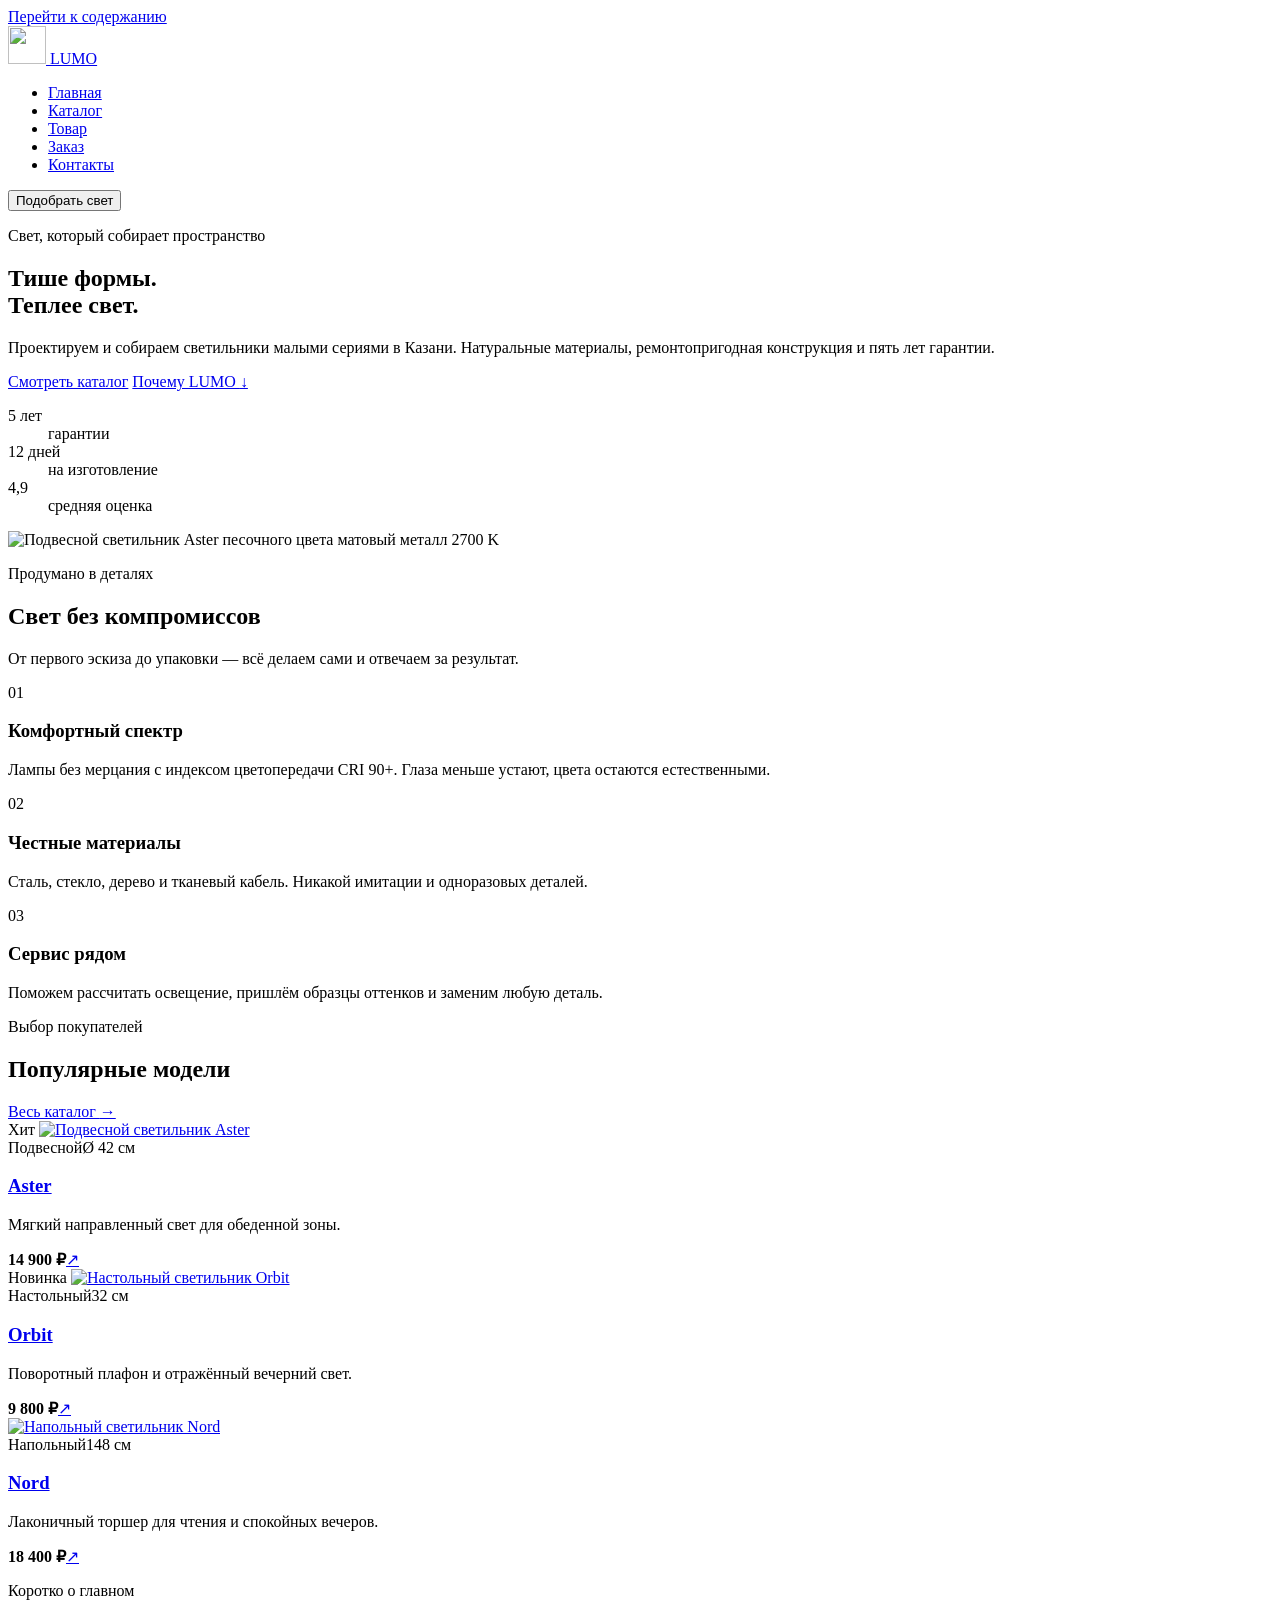
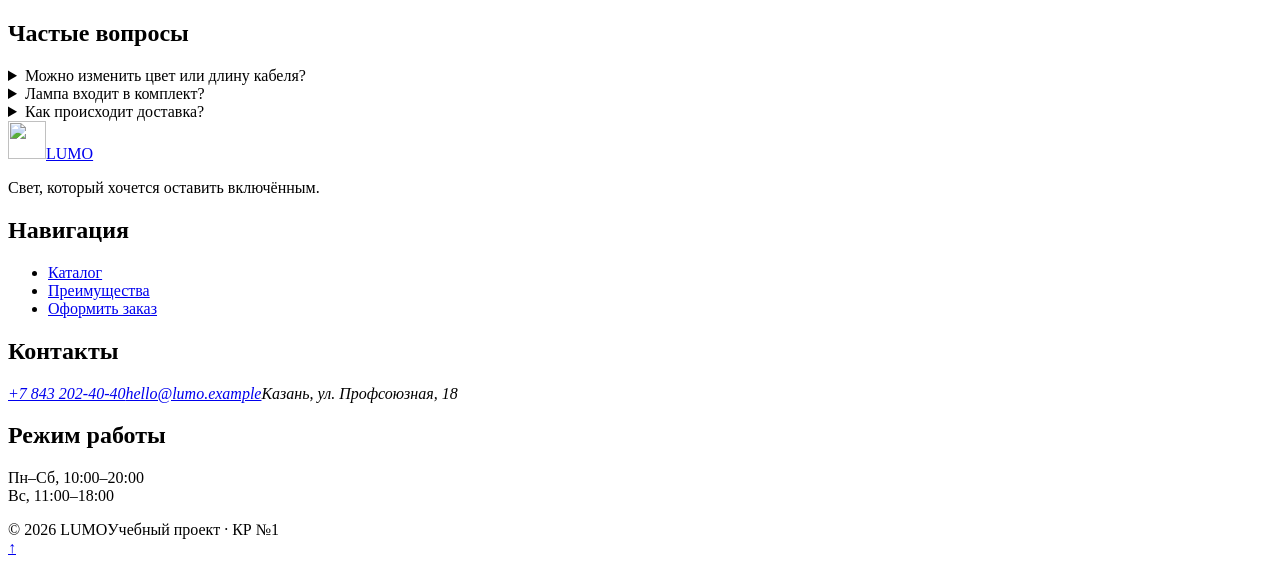
==== index.html @ 2dc93d91 "Add semantic multi-page site structure" ====
<!DOCTYPE html>
<html lang="ru">
<head>
  <meta charset="UTF-8">
  <meta name="viewport" content="width=device-width, initial-scale=1.0">
  <meta name="description" content="LUMO — дизайнерские светильники для дома: каталог, преимущества мастерской и популярные модели.">
  <title>LUMO — дизайнерский свет для дома</title>
  <link rel="stylesheet" href="css/style.css">
  <script src="js/main.js" defer></script>
</head>
<body id="top">
  <a class="skip-link" href="#main-content">Перейти к содержанию</a>
  <header class="site-header">
    <div class="site-header__inner container">
      <a class="logo" href="index.html" aria-label="LUMO — на главную">
        <img class="logo__mark" src="images/logo.svg" alt="" width="38" height="38">
        <span class="logo__text">LUMO</span>
      </a>
      <nav class="site-nav" aria-label="Основная навигация">
        <ul class="site-nav__list">
          <li><a class="site-nav__link site-nav__link--active" href="index.html" aria-current="page">Главная</a></li>
          <li><a class="site-nav__link" href="catalog.html">Каталог</a></li>
          <li><a class="site-nav__link" href="product.html">Товар</a></li>
          <li><a class="site-nav__link" href="order.html">Заказ</a></li>
          <li><a class="site-nav__link" href="contacts.html">Контакты</a></li>
        </ul>
      </nav>
      <button class="button button--small" type="button" data-dialog-open>Подобрать свет</button>
    </div>
  </header>

  <main id="main-content">
    <section class="hero">
      <div class="hero__inner container">
        <div class="hero__content">
          <p class="eyebrow">Свет, который собирает пространство</p>
          <h1 class="hero__title">Тише формы.<br><span>Теплее свет.</span></h1>
          <p class="hero__text">Проектируем и собираем светильники малыми сериями в Казани. Натуральные материалы, ремонтопригодная конструкция и пять лет гарантии.</p>
          <div class="hero__actions">
            <a class="button" href="catalog.html">Смотреть каталог</a>
            <a class="text-link" href="#advantages">Почему LUMO <span aria-hidden="true">↓</span></a>
          </div>
          <dl class="hero__facts" aria-label="LUMO в цифрах">
            <div><dt>5 лет</dt><dd>гарантии</dd></div>
            <div><dt>12 дней</dt><dd>на изготовление</dd></div>
            <div><dt>4,9</dt><dd>средняя оценка</dd></div>
          </dl>
        </div>
        <div class="hero__visual" aria-label="Подвесной светильник Aster в интерьере">
          <div class="hero__glow"></div>
          <img class="hero__lamp" src="images/lamp-aster.svg" alt="Подвесной светильник Aster песочного цвета" width="560" height="560">
          <span class="hero__note hero__note--material">матовый металл</span>
          <span class="hero__note hero__note--light">2700 K</span>
        </div>
      </div>
    </section>

    <section class="section" id="advantages">
      <div class="container">
        <div class="section-heading">
          <div><p class="eyebrow">Продумано в деталях</p><h2 class="section-heading__title">Свет без компромиссов</h2></div>
          <p class="section-heading__text">От первого эскиза до упаковки — всё делаем сами и отвечаем за результат.</p>
        </div>
        <div class="benefits">
          <article class="benefit">
            <span class="benefit__number">01</span>
            <h3 class="benefit__title">Комфортный спектр</h3>
            <p>Лампы без мерцания с индексом цветопередачи CRI 90+. Глаза меньше устают, цвета остаются естественными.</p>
          </article>
          <article class="benefit">
            <span class="benefit__number">02</span>
            <h3 class="benefit__title">Честные материалы</h3>
            <p>Сталь, стекло, дерево и тканевый кабель. Никакой имитации и одноразовых деталей.</p>
          </article>
          <article class="benefit">
            <span class="benefit__number">03</span>
            <h3 class="benefit__title">Сервис рядом</h3>
            <p>Поможем рассчитать освещение, пришлём образцы оттенков и заменим любую деталь.</p>
          </article>
        </div>
      </div>
    </section>

    <section class="section section--tint" id="popular">
      <div class="container">
        <div class="section-heading section-heading--inline">
          <div><p class="eyebrow">Выбор покупателей</p><h2 class="section-heading__title">Популярные модели</h2></div>
          <a class="text-link" href="catalog.html">Весь каталог <span aria-hidden="true">→</span></a>
        </div>
        <div class="product-grid">
          <article class="product-card product-card--hit">
            <span class="product-card__badge">Хит</span>
            <a class="product-card__image-link" href="product.html">
              <img class="product-card__image" src="images/lamp-aster.svg" alt="Подвесной светильник Aster" width="420" height="360">
            </a>
            <div class="product-card__meta"><span>Подвесной</span><span>Ø 42 см</span></div>
            <h3 class="product-card__title"><a href="product.html">Aster</a></h3>
            <p class="product-card__description">Мягкий направленный свет для обеденной зоны.</p>
            <div class="product-card__footer"><strong class="product-card__price">14 900 ₽</strong><a class="icon-button" href="product.html" aria-label="Подробнее о светильнике Aster">↗</a></div>
          </article>
          <article class="product-card product-card--new">
            <span class="product-card__badge">Новинка</span>
            <a class="product-card__image-link" href="product.html">
              <img class="product-card__image" src="images/lamp-orbit.svg" alt="Настольный светильник Orbit" width="420" height="360">
            </a>
            <div class="product-card__meta"><span>Настольный</span><span>32 см</span></div>
            <h3 class="product-card__title"><a href="product.html">Orbit</a></h3>
            <p class="product-card__description">Поворотный плафон и отражённый вечерний свет.</p>
            <div class="product-card__footer"><strong class="product-card__price">9 800 ₽</strong><a class="icon-button" href="product.html" aria-label="Подробнее о светильнике Orbit">↗</a></div>
          </article>
          <article class="product-card">
            <a class="product-card__image-link" href="product.html">
              <img class="product-card__image" src="images/lamp-nord.svg" alt="Напольный светильник Nord" width="420" height="360">
            </a>
            <div class="product-card__meta"><span>Напольный</span><span>148 см</span></div>
            <h3 class="product-card__title"><a href="product.html">Nord</a></h3>
            <p class="product-card__description">Лаконичный торшер для чтения и спокойных вечеров.</p>
            <div class="product-card__footer"><strong class="product-card__price">18 400 ₽</strong><a class="icon-button" href="product.html" aria-label="Подробнее о светильнике Nord">↗</a></div>
          </article>
        </div>
      </div>
    </section>

    <section class="section" id="faq">
      <div class="container faq-layout">
        <div><p class="eyebrow">Коротко о главном</p><h2 class="section-heading__title">Частые вопросы</h2></div>
        <div class="faq-list">
          <details class="faq-item"><summary>Можно изменить цвет или длину кабеля?</summary><p>Да. Для большинства моделей доступны четыре оттенка металла и кабель до трёх метров без доплаты.</p></details>
          <details class="faq-item"><summary>Лампа входит в комплект?</summary><p>Да, мы комплектуем светильники LED-лампой с тёплой температурой 2700 K и гарантией два года.</p></details>
          <details class="faq-item"><summary>Как происходит доставка?</summary><p>По Казани доставляем своей службой, в другие города — транспортной компанией в защитной упаковке.</p></details>
        </div>
      </div>
    </section>
  </main>

  <footer class="site-footer" id="contacts">
    <div class="site-footer__inner container">
      <div><a class="logo logo--light" href="index.html"><img class="logo__mark" src="images/logo.svg" alt="" width="38" height="38"><span class="logo__text">LUMO</span></a><p class="site-footer__tagline">Свет, который хочется оставить включённым.</p></div>
      <div><h2 class="site-footer__title">Навигация</h2><ul class="site-footer__links"><li><a href="catalog.html">Каталог</a></li><li><a href="index.html#advantages">Преимущества</a></li><li><a href="order.html">Оформить заказ</a></li></ul></div>
      <div><h2 class="site-footer__title">Контакты</h2><address class="site-footer__links"><a href="tel:+78432024040">+7 843 202-40-40</a><a href="mailto:hello@lumo.example">hello@lumo.example</a><span>Казань, ул. Профсоюзная, 18</span></address></div>
      <div><h2 class="site-footer__title">Режим работы</h2><p>Пн–Сб, 10:00–20:00<br>Вс, 11:00–18:00</p></div>
    </div>
    <div class="site-footer__bottom container"><span>© <span data-year>2026</span> LUMO</span><span>Учебный проект · КР №1</span></div>
  </footer>

  <a class="back-to-top" href="#top" aria-label="Вернуться наверх">↑</a>
  <dialog class="modal" id="consultation-dialog" aria-labelledby="dialog-title">
    <button class="modal__close" type="button" data-dialog-close aria-label="Закрыть окно">×</button>
    <p class="eyebrow">Бесплатная консультация</p><h2 class="modal__title" id="dialog-title">Подберём свет под вашу задачу</h2>
    <p class="modal__text">Оставьте контакты — дизайнер свяжется с вами в рабочее время.</p>
    <form class="mini-form" data-demo-form>
      <label class="form-field" for="modal-name"><span>Ваше имя</span><input id="modal-name" type="text" name="name" autocomplete="name" required></label>
      <label class="form-field" for="modal-phone"><span>Телефон</span><input id="modal-phone" type="tel" name="phone" autocomplete="tel" placeholder="+7 999 000-00-00" required></label>
      <label class="checkbox" for="modal-consent"><input id="modal-consent" type="checkbox" name="consent" required><span>Согласен на обработку персональных данных</span></label>
      <button class="button button--full" type="submit">Заказать звонок</button><p class="form-status" role="status" aria-live="polite"></p>
    </form>
  </dialog>
</body>
</html>
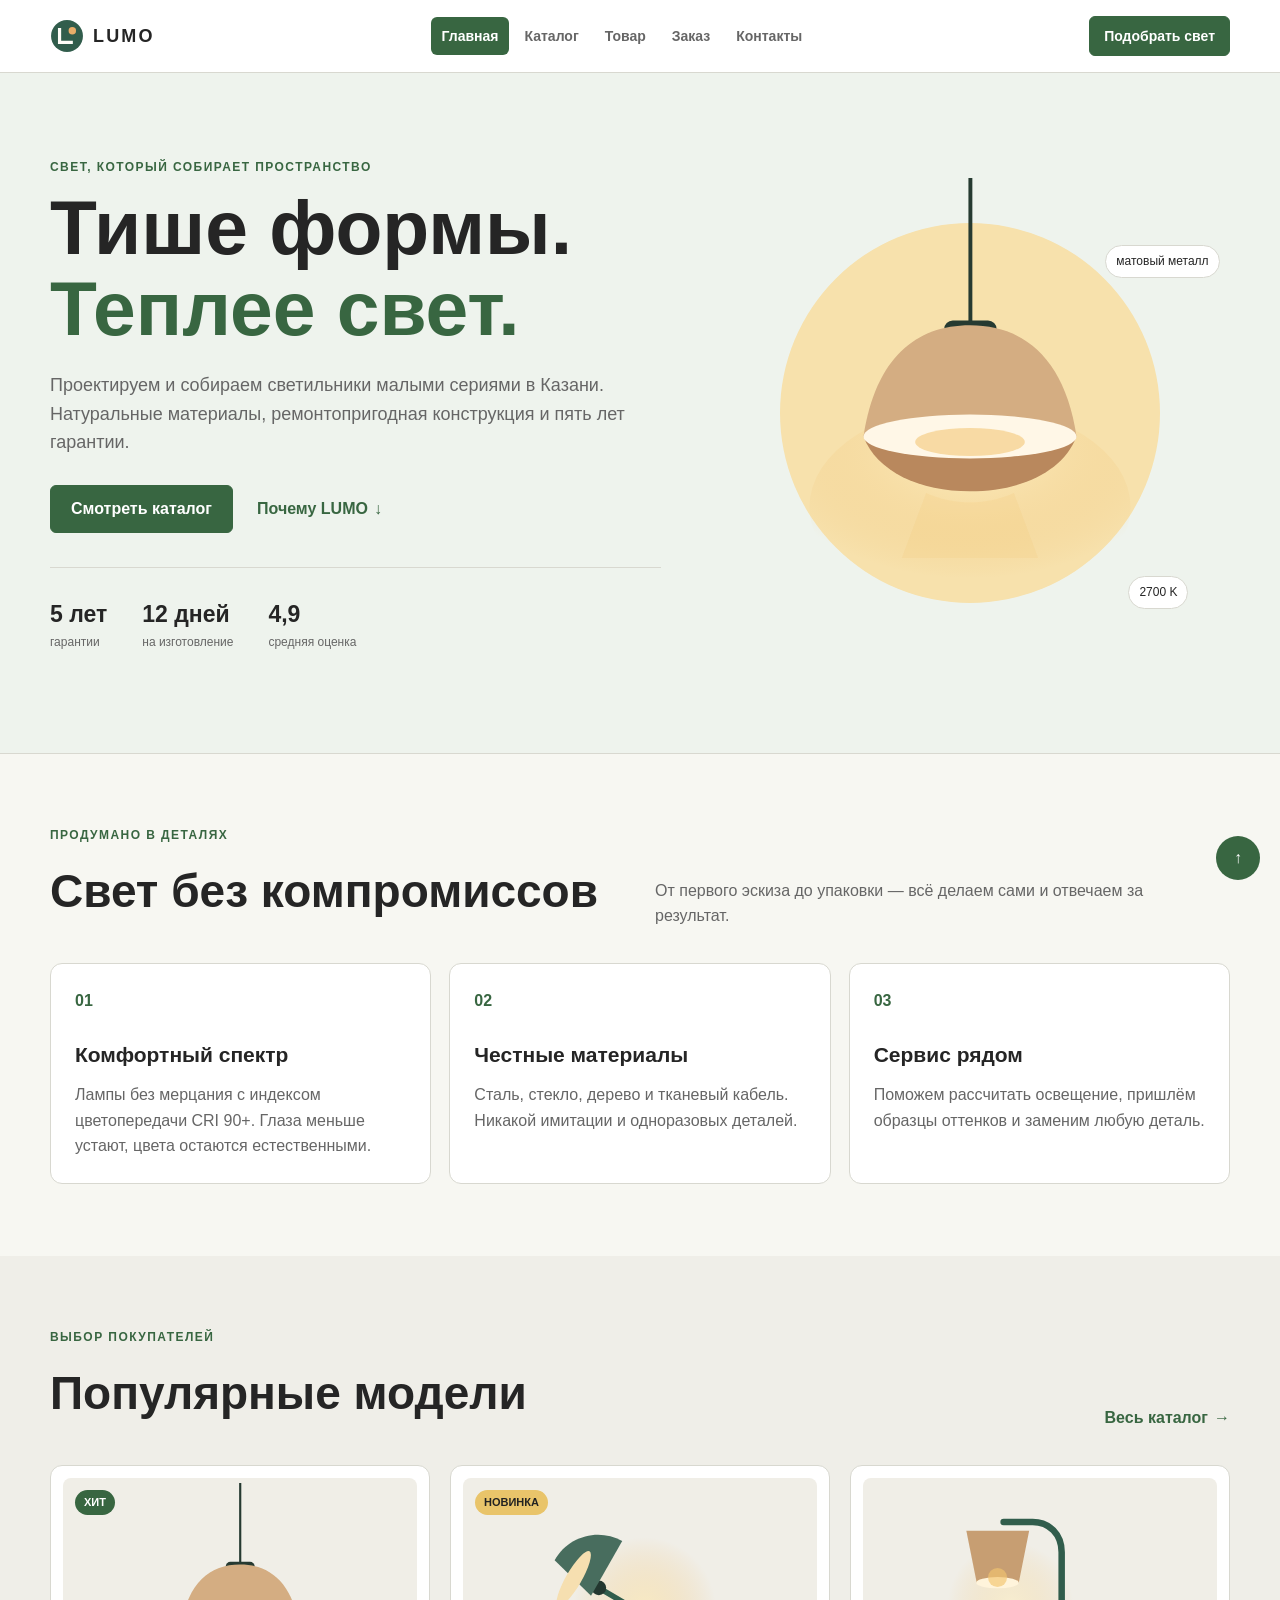
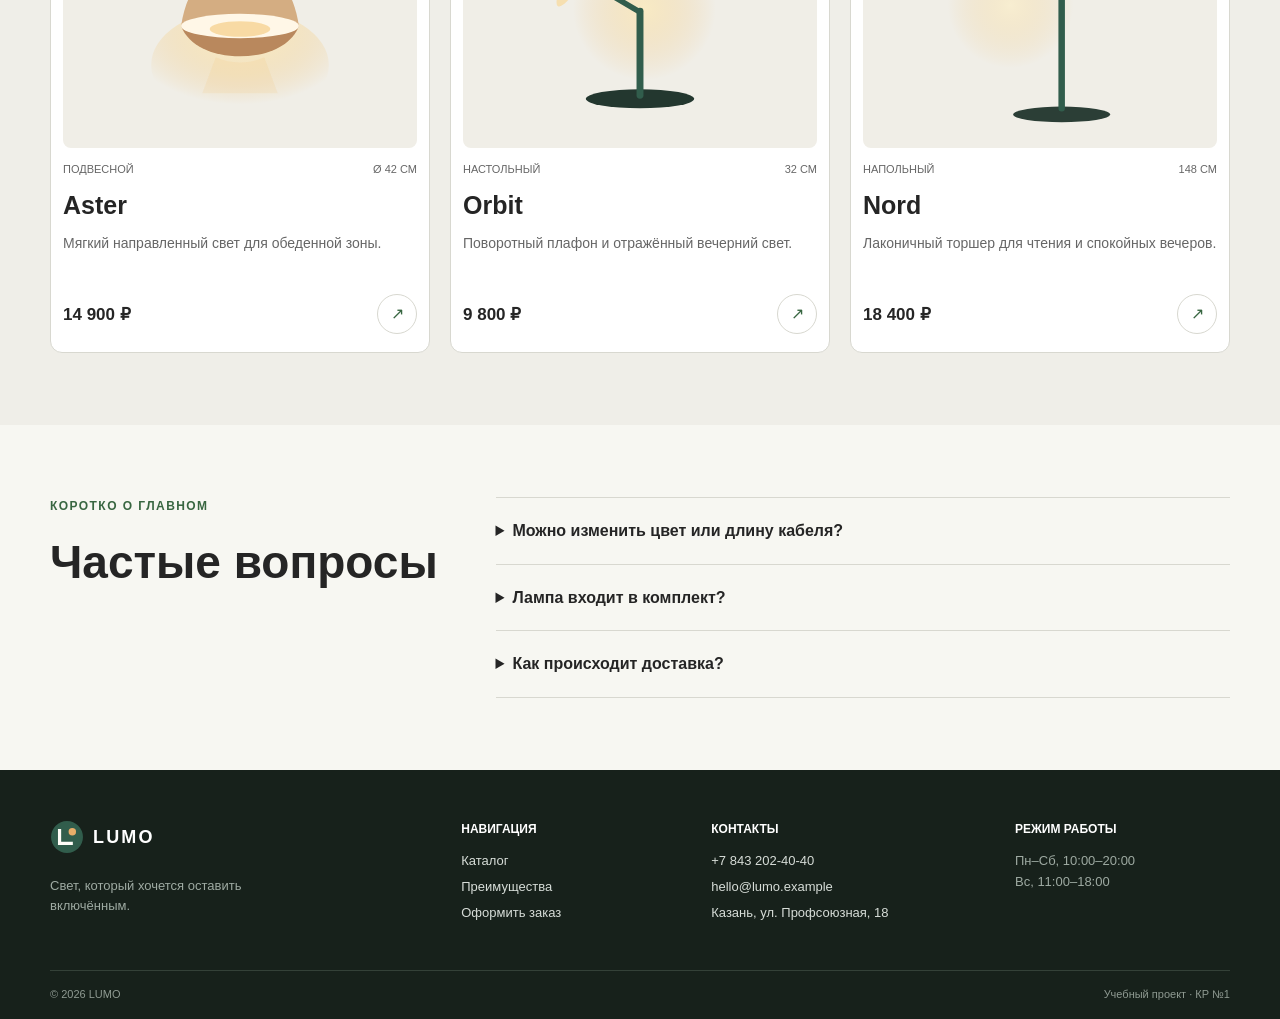
==== commit 1e6b97c4: "Remove JavaScript and use CSS modal" ====
--- a/index.html
+++ b/index.html
@@ -6,7 +6,6 @@
   <meta name="description" content="LUMO — дизайнерские светильники для дома: каталог, преимущества мастерской и популярные модели.">
   <title>LUMO — дизайнерский свет для дома</title>
   <link rel="stylesheet" href="css/style.css">
-  <script src="js/main.js" defer></script>
 </head>
 <body id="top">
   <a class="skip-link" href="#main-content">Перейти к содержанию</a>
@@ -25,7 +24,7 @@
           <li><a class="site-nav__link" href="contacts.html">Контакты</a></li>
         </ul>
       </nav>
-      <button class="button button--small" type="button" data-dialog-open>Подобрать свет</button>
+      <a class="button button--small" href="#consultation-dialog">Подобрать свет</a>
     </div>
   </header>
 
@@ -140,20 +139,23 @@
       <div><h2 class="site-footer__title">Контакты</h2><address class="site-footer__links"><a href="tel:+78432024040">+7 843 202-40-40</a><a href="mailto:hello@lumo.example">hello@lumo.example</a><span>Казань, ул. Профсоюзная, 18</span></address></div>
       <div><h2 class="site-footer__title">Режим работы</h2><p>Пн–Сб, 10:00–20:00<br>Вс, 11:00–18:00</p></div>
     </div>
-    <div class="site-footer__bottom container"><span>© <span data-year>2026</span> LUMO</span><span>Учебный проект · КР №1</span></div>
+    <div class="site-footer__bottom container"><span>© 2026 LUMO</span><span>Учебный проект · КР №1</span></div>
   </footer>
 
   <a class="back-to-top" href="#top" aria-label="Вернуться наверх">↑</a>
-  <dialog class="modal" id="consultation-dialog" aria-labelledby="dialog-title">
-    <button class="modal__close" type="button" data-dialog-close aria-label="Закрыть окно">×</button>
-    <p class="eyebrow">Бесплатная консультация</p><h2 class="modal__title" id="dialog-title">Подберём свет под вашу задачу</h2>
-    <p class="modal__text">Оставьте контакты — дизайнер свяжется с вами в рабочее время.</p>
-    <form class="mini-form" data-demo-form>
-      <label class="form-field" for="modal-name"><span>Ваше имя</span><input id="modal-name" type="text" name="name" autocomplete="name" required></label>
-      <label class="form-field" for="modal-phone"><span>Телефон</span><input id="modal-phone" type="tel" name="phone" autocomplete="tel" placeholder="+7 999 000-00-00" required></label>
-      <label class="checkbox" for="modal-consent"><input id="modal-consent" type="checkbox" name="consent" required><span>Согласен на обработку персональных данных</span></label>
-      <button class="button button--full" type="submit">Заказать звонок</button><p class="form-status" role="status" aria-live="polite"></p>
-    </form>
-  </dialog>
+  <section class="modal" id="consultation-dialog" role="dialog" aria-modal="true" aria-labelledby="dialog-title">
+    <div class="modal__content">
+      <a class="modal__close" href="#" aria-label="Закрыть окно">×</a>
+      <p class="eyebrow">Бесплатная консультация</p>
+      <h2 class="modal__title" id="dialog-title">Подберём свет под вашу задачу</h2>
+      <p class="modal__text">Заполните небольшую форму, и мы свяжемся с вами.</p>
+      <form class="mini-form" action="#" method="get">
+        <label class="form-field" for="modal-name"><span>Ваше имя</span><input id="modal-name" type="text" name="name" autocomplete="name" required></label>
+        <label class="form-field" for="modal-phone"><span>Телефон</span><input id="modal-phone" type="tel" name="phone" autocomplete="tel" placeholder="+7 999 000-00-00" required></label>
+        <label class="checkbox" for="modal-consent"><input id="modal-consent" type="checkbox" name="consent" required><span>Согласен на обработку персональных данных</span></label>
+        <button class="button button--full" type="submit">Отправить</button>
+      </form>
+    </div>
+  </section>
 </body>
 </html>
--- a/css/style.css
+++ b/css/style.css
@@ -0,0 +1,274 @@
+:root {
+  --color-bg: #f7f7f2;
+  --color-white: #ffffff;
+  --color-text: #252525;
+  --color-muted: #666666;
+  --color-primary: #386641;
+  --color-primary-dark: #294e31;
+  --color-accent: #e9c46a;
+  --color-border: #d8d8d0;
+  --color-danger: #a33b2b;
+  --space-sm: 8px;
+  --space-md: 16px;
+  --space-lg: 24px;
+  --radius-sm: 6px;
+  --radius-md: 12px;
+  --container: 1180px;
+}
+
+* { box-sizing: border-box; }
+html { scroll-behavior: smooth; }
+body {
+  margin: 0;
+  color: var(--color-text);
+  background: var(--color-bg);
+  font-family: Arial, Helvetica, sans-serif;
+  line-height: 1.6;
+}
+img { display: block; max-width: 100%; }
+a { color: inherit; }
+button, input, select, textarea { font: inherit; }
+button, select { cursor: pointer; }
+h1, h2, h3, p { margin-top: 0; }
+address { font-style: normal; }
+.container { width: min(calc(100% - 40px), var(--container)); margin: 0 auto; }
+.visually-hidden { position: absolute; width: 1px; height: 1px; padding: 0; margin: -1px; overflow: hidden; clip: rect(0 0 0 0); white-space: nowrap; border: 0; }
+.skip-link { position: fixed; top: 8px; left: 8px; z-index: 1000; padding: 8px 12px; color: #fff; background: #222; transform: translateY(-150%); }
+.skip-link:focus { transform: translateY(0); }
+
+.button {
+  display: inline-flex;
+  min-height: 44px;
+  align-items: center;
+  justify-content: center;
+  padding: 10px 20px;
+  border: 1px solid var(--color-primary);
+  border-radius: var(--radius-sm);
+  color: #fff;
+  background: var(--color-primary);
+  font-weight: 700;
+  text-decoration: none;
+}
+.button:hover { background: var(--color-primary-dark); }
+.button:focus-visible, a:focus-visible, input:focus-visible, select:focus-visible, textarea:focus-visible, summary:focus-visible { outline: 3px solid var(--color-accent); outline-offset: 2px; }
+.button:disabled, .button--disabled { opacity: 0.6; cursor: not-allowed; }
+.button--small { min-height: 38px; padding: 8px 14px; font-size: 14px; }
+.button--secondary { color: var(--color-primary); background: transparent; }
+.button--secondary:hover { color: #fff; }
+.button--light { color: var(--color-primary); background: #fff; border-color: #fff; }
+.button--full { width: 100%; }
+.text-link { display: inline-flex; gap: 6px; color: var(--color-primary); font-weight: 700; text-decoration: none; }
+.text-link:hover { text-decoration: underline; }
+.text-link--button { padding: 0; border: 0; background: transparent; }
+.icon-button { display: grid; width: 40px; height: 40px; place-items: center; border: 1px solid var(--color-border); border-radius: 50%; color: var(--color-primary); text-decoration: none; }
+.icon-button:hover { color: #fff; background: var(--color-primary); }
+.eyebrow { margin-bottom: 10px; color: var(--color-primary); font-size: 12px; font-weight: 700; letter-spacing: 0.12em; text-transform: uppercase; }
+
+.site-header { position: sticky; top: 0; z-index: 50; border-bottom: 1px solid var(--color-border); background: var(--color-white); }
+.site-header__inner { display: flex; min-height: 72px; align-items: center; justify-content: space-between; gap: 20px; }
+.logo { display: inline-flex; align-items: center; gap: 9px; font-size: 18px; font-weight: 800; letter-spacing: 0.12em; text-decoration: none; }
+.logo__mark { width: 34px; height: 34px; }
+.site-nav__list { display: flex; gap: 4px; padding: 0; margin: 0; list-style: none; }
+.site-nav__link { display: block; padding: 8px 11px; border-radius: var(--radius-sm); color: var(--color-muted); font-size: 14px; font-weight: 600; text-decoration: none; }
+.site-nav__link:hover { color: var(--color-primary); background: #eef3ed; }
+.site-nav__link--active { color: #fff; background: var(--color-primary); }
+.site-nav__link--active:hover { color: #fff; background: var(--color-primary-dark); }
+
+.hero { border-bottom: 1px solid var(--color-border); background: #eef3ed; }
+.hero__inner { display: grid; min-height: 610px; grid-template-columns: 1fr 0.85fr; align-items: center; gap: 50px; padding-block: 60px; }
+.hero__title { margin-bottom: 22px; font-size: clamp(48px, 6vw, 78px); line-height: 1.05; }
+.hero__title span { color: var(--color-primary); }
+.hero__text { max-width: 630px; margin-bottom: 28px; color: var(--color-muted); font-size: 18px; }
+.hero__actions { display: flex; align-items: center; gap: 24px; }
+.hero__facts { display: flex; gap: 35px; padding-top: 28px; margin-top: 34px; border-top: 1px solid var(--color-border); }
+.hero__facts div { display: grid; }
+.hero__facts dt { font-size: 23px; font-weight: 700; }
+.hero__facts dd { margin: 0; color: var(--color-muted); font-size: 12px; }
+.hero__visual { position: relative; display: grid; min-height: 450px; place-items: center; }
+.hero__glow { position: absolute; width: 380px; height: 380px; border-radius: 50%; background: #f7e1ac; }
+.hero__lamp { position: relative; z-index: 1; width: 470px; }
+.hero__note { position: absolute; z-index: 2; padding: 6px 10px; border: 1px solid var(--color-border); border-radius: 20px; background: #fff; font-size: 12px; }
+.hero__note--material { top: 20%; right: 2%; }
+.hero__note--light { right: 8%; bottom: 15%; }
+
+.section { padding-block: 72px; }
+.section--tint { background: #efeee8; }
+.section--dark { color: #fff; background: #24352b; }
+.section--dark .eyebrow { color: #cde0cf; }
+.section-heading { display: grid; grid-template-columns: 1fr 1fr; align-items: end; gap: 30px; margin-bottom: 34px; }
+.section-heading--inline { display: flex; justify-content: space-between; }
+.section-heading__title { margin-bottom: 0; font-size: clamp(32px, 4vw, 46px); }
+.section-heading__text { max-width: 500px; margin: 0; color: var(--color-muted); }
+.benefits { display: grid; grid-template-columns: repeat(3, 1fr); gap: 18px; }
+.benefit { padding: 24px; border: 1px solid var(--color-border); border-radius: var(--radius-md); background: var(--color-white); }
+.benefit__number { display: inline-block; margin-bottom: 25px; color: var(--color-primary); font-weight: 700; }
+.benefit__title { margin-bottom: 10px; font-size: 21px; }
+.benefit p { margin: 0; color: var(--color-muted); }
+
+.product-grid { display: grid; grid-template-columns: repeat(3, minmax(0, 1fr)); gap: 20px; }
+.product-grid--catalog { grid-template-columns: repeat(2, minmax(0, 1fr)); }
+.product-card { position: relative; padding: 12px 12px 18px; border: 1px solid var(--color-border); border-radius: var(--radius-md); background: var(--color-white); }
+.product-card:hover { box-shadow: 0 6px 18px rgba(0, 0, 0, 0.08); }
+.product-card__badge { position: absolute; top: 24px; left: 24px; z-index: 2; padding: 4px 9px; border-radius: 20px; color: #fff; background: var(--color-primary); font-size: 11px; font-weight: 700; text-transform: uppercase; }
+.product-card--new .product-card__badge { color: #222; background: var(--color-accent); }
+.product-card--sale .product-card__badge { background: var(--color-danger); }
+.product-card__image-link { display: grid; min-height: 270px; place-items: center; overflow: hidden; border-radius: 8px; background: #f0eee7; }
+.product-card__image { width: 100%; height: 260px; object-fit: contain; }
+.product-card__meta { display: flex; justify-content: space-between; padding-top: 13px; color: var(--color-muted); font-size: 11px; text-transform: uppercase; }
+.product-card__title { margin: 7px 0; font-size: 25px; }
+.product-card__title a { text-decoration: none; }
+.product-card__description { min-height: 48px; margin-bottom: 14px; color: var(--color-muted); font-size: 14px; }
+.product-card__footer { display: flex; align-items: center; justify-content: space-between; gap: 10px; }
+.product-card__price { font-size: 17px; }
+.product-card__price del { color: var(--color-muted); font-size: 12px; font-weight: 400; }
+
+.faq-layout { display: grid; grid-template-columns: 0.7fr 1.3fr; gap: 50px; }
+.faq-list { border-top: 1px solid var(--color-border); }
+.faq-item { border-bottom: 1px solid var(--color-border); }
+.faq-item summary { padding: 20px 0; font-weight: 700; cursor: pointer; }
+.faq-item p { padding-bottom: 20px; margin: 0; color: var(--color-muted); }
+
+.page-hero { padding-block: 48px 56px; border-bottom: 1px solid var(--color-border); }
+.page-hero--compact { padding-bottom: 40px; }
+.page-hero h1 { margin-bottom: 16px; font-size: clamp(50px, 7vw, 76px); }
+.page-hero__lead { max-width: 720px; margin: 0; color: var(--color-muted); font-size: 18px; }
+.breadcrumbs { margin-bottom: 30px; }
+.breadcrumbs--page { margin: 26px 0; }
+.breadcrumbs ol { display: flex; flex-wrap: wrap; gap: 6px; padding: 0; margin: 0; color: var(--color-muted); font-size: 13px; list-style: none; }
+.breadcrumbs li + li::before { margin-right: 6px; content: "/"; }
+
+.section--catalog { padding-top: 45px; }
+.catalog-layout { display: grid; grid-template-columns: 240px 1fr; align-items: start; gap: 34px; }
+.filter { position: sticky; top: 92px; padding: 20px; border: 1px solid var(--color-border); border-radius: var(--radius-md); background: #fff; }
+.filter__header { display: flex; align-items: baseline; justify-content: space-between; gap: 6px; padding-bottom: 14px; border-bottom: 1px solid var(--color-border); }
+.filter__header h2 { margin: 0; font-size: 21px; }
+.filter__header span { color: var(--color-muted); font-size: 9px; text-transform: uppercase; }
+.filter__group { padding: 17px 0; margin: 0; border: 0; border-bottom: 1px solid var(--color-border); }
+.filter__group legend { margin-bottom: 9px; font-weight: 700; }
+.filter__group .checkbox { padding-block: 4px; }
+.filter__group small { margin-left: auto; color: var(--color-muted); }
+.filter__prices { display: grid; grid-template-columns: 1fr 1fr; gap: 6px; }
+.filter__prices input { width: 100%; padding: 8px; border: 1px solid var(--color-border); border-radius: var(--radius-sm); }
+.filter form > .button { margin-top: 18px; }
+.catalog-toolbar { display: flex; align-items: center; justify-content: space-between; gap: 15px; margin-bottom: 20px; }
+.catalog-toolbar p { margin: 0; color: var(--color-muted); }
+.select-field { display: flex; align-items: center; gap: 8px; color: var(--color-muted); font-size: 13px; }
+.select-field select { padding: 8px; border: 1px solid var(--color-border); border-radius: var(--radius-sm); background: #fff; }
+
+.product-detail { display: grid; grid-template-columns: 1fr 0.9fr; align-items: center; gap: 50px; padding-bottom: 70px; }
+.product-gallery { position: relative; display: grid; min-height: 530px; place-items: center; padding: 24px; border-radius: var(--radius-md); background: #efeee8; }
+.product-gallery__image { width: min(100%, 580px); max-height: 500px; object-fit: contain; }
+.product-gallery__badge { position: absolute; top: 20px; left: 20px; padding: 5px 10px; border-radius: 20px; color: #fff; background: var(--color-primary); font-size: 11px; font-weight: 700; text-transform: uppercase; }
+.product-gallery__notes { position: absolute; right: 16px; bottom: 16px; left: 16px; display: flex; justify-content: center; gap: 6px; padding: 0; margin: 0; list-style: none; }
+.product-gallery__notes li { padding: 5px 8px; border: 1px solid var(--color-border); border-radius: 20px; background: #fff; font-size: 11px; }
+.product-info__title { margin-bottom: 14px; font-size: clamp(56px, 6vw, 80px); }
+.product-info__lead { color: var(--color-muted); font-size: 17px; }
+.rating { display: flex; gap: 10px; margin: 15px 0 24px; font-size: 13px; }
+.rating span { color: #d68b28; letter-spacing: 0.08em; }
+.product-info__choice { padding-block: 18px; border-block: 1px solid var(--color-border); }
+.product-info__label { display: block; margin-bottom: 10px; font-size: 13px; font-weight: 700; }
+.swatches { display: flex; gap: 9px; }
+.swatch { width: 32px; height: 32px; border: 4px solid var(--color-bg); border-radius: 50%; box-shadow: 0 0 0 1px var(--color-border); }
+.swatch--active { box-shadow: 0 0 0 2px var(--color-primary); }
+.swatch--sand { background: #d2ad83; }.swatch--black { background: #292b29; }.swatch--green { background: #5c6955; }.swatch--white { background: #eeeae0; }
+.product-info__buy { display: flex; align-items: center; justify-content: space-between; gap: 20px; padding-block: 22px; }
+.product-info__buy > div { display: grid; }
+.product-info__price { font-size: 26px; }
+.product-info__availability { color: var(--color-primary); font-size: 12px; font-weight: 700; }
+.product-info__delivery { display: grid; grid-template-columns: 1fr 1fr; gap: 10px; padding: 0; margin: 0; list-style: none; }
+.product-info__delivery li { display: flex; gap: 8px; padding: 11px; border: 1px solid var(--color-border); border-radius: var(--radius-sm); }
+.product-info__delivery div { display: grid; }
+.product-info__delivery strong { font-size: 12px; }.product-info__delivery small { color: var(--color-muted); font-size: 10px; }
+.product-description { display: grid; grid-template-columns: 0.8fr 1.2fr 0.8fr; gap: 38px; }
+.product-description > div:nth-child(2) { color: var(--color-muted); }
+.product-description__aside { align-self: start; padding: 18px; border-left: 3px solid var(--color-accent); background: #fff9e8; }
+.product-description__aside p { margin: 6px 0 0; color: var(--color-muted); font-size: 14px; }
+.specs-layout { display: grid; grid-template-columns: 0.7fr 1.3fr; gap: 55px; }
+.specs-layout > div:first-child > p:last-child { color: var(--color-muted); }
+.table-wrap { overflow-x: auto; }
+.specs-table { width: 100%; border-collapse: collapse; background: #fff; }
+.specs-table caption { padding-bottom: 10px; color: var(--color-muted); font-size: 13px; text-align: left; }
+.specs-table th, .specs-table td { padding: 13px 15px; border: 1px solid var(--color-border); text-align: left; }
+.specs-table thead { color: #fff; background: var(--color-primary); }
+.reviews { display: grid; grid-template-columns: 1fr 1fr; gap: 18px; }
+.review { padding: 22px; border: 1px solid var(--color-border); border-radius: var(--radius-md); background: #fff; }
+.review__header { display: flex; justify-content: space-between; gap: 15px; }
+.review__header span { color: var(--color-muted); font-size: 12px; }.review .rating { margin: 8px 0; }.review p { margin: 0; color: var(--color-muted); }
+
+.order-layout { display: grid; grid-template-columns: 1fr 330px; align-items: start; gap: 45px; }
+.order-form { display: grid; gap: 30px; }
+.order-form__section { padding: 0 0 28px; margin: 0; border: 0; border-bottom: 1px solid var(--color-border); }
+.order-form__section legend { width: 100%; margin-bottom: 20px; font-size: 24px; font-weight: 700; }
+.order-form__section legend span { display: inline-grid; width: 32px; height: 32px; margin-right: 7px; place-items: center; border-radius: 50%; color: #fff; background: var(--color-primary); font-size: 11px; }
+.form-grid { display: grid; grid-template-columns: 1fr 1fr; gap: 16px; }
+.form-field { display: grid; gap: 6px; }
+.form-field > span { font-size: 12px; font-weight: 700; }
+.form-field input, .form-field select, .form-field textarea { width: 100%; min-height: 46px; padding: 10px 12px; border: 1px solid var(--color-border); border-radius: var(--radius-sm); background: #fff; }
+.form-field textarea { resize: vertical; }
+.form-field input:focus, .form-field select:focus, .form-field textarea:focus { border-color: var(--color-primary); outline: 2px solid #cddfce; }
+.form-field--wide { margin-top: 16px; }
+.checkbox { display: flex; align-items: flex-start; gap: 8px; cursor: pointer; }
+.checkbox input { width: 17px; height: 17px; flex: 0 0 auto; margin-top: 3px; accent-color: var(--color-primary); }
+.checkbox span { font-size: 13px; }
+.checkbox--consent { margin-top: 18px; }
+.choice-cards { display: grid; grid-template-columns: repeat(3, 1fr); gap: 8px; }
+.choice-card { position: relative; cursor: pointer; }.choice-card input { position: absolute; opacity: 0; }
+.choice-card__body { display: grid; min-height: 82px; align-content: center; padding: 12px; border: 1px solid var(--color-border); border-radius: var(--radius-sm); background: #fff; }
+.choice-card__body small { color: var(--color-muted); }.choice-card input:checked + .choice-card__body { border: 2px solid var(--color-primary); background: #eef3ed; }
+.order-form__actions { display: flex; align-items: center; gap: 20px; }.order-form__actions p { margin: 0; color: var(--color-muted); font-size: 12px; }
+.order-summary { position: sticky; top: 92px; padding: 22px; border: 1px solid var(--color-border); border-radius: var(--radius-md); background: #efeee8; }
+.order-summary h2 { font-size: 30px; }.order-summary__product { display: flex; align-items: center; gap: 12px; padding-block: 15px; border-block: 1px solid var(--color-border); }
+.order-summary__product img { width: 90px; height: 80px; object-fit: contain; background: #fff; }.order-summary__product div { display: grid; }.order-summary__product span { color: var(--color-muted); font-size: 12px; }
+.order-summary dl div { display: flex; justify-content: space-between; padding-block: 10px; }.order-summary dd { margin: 0; font-weight: 700; }.order-summary__total { border-top: 1px solid var(--color-border); font-size: 18px; }
+.order-summary__note { padding: 10px; border-radius: var(--radius-sm); background: #fff; color: var(--color-muted); font-size: 11px; }.order-summary .text-link { font-size: 13px; }
+
+.contact-layout { display: grid; grid-template-columns: 0.8fr 1.2fr; gap: 35px; }
+.contact-cards { display: grid; gap: 12px; }.contact-card { position: relative; padding: 22px 22px 22px 68px; border: 1px solid var(--color-border); border-radius: var(--radius-md); background: #fff; }
+.contact-card__icon { position: absolute; top: 22px; left: 20px; display: grid; width: 34px; height: 34px; place-items: center; border-radius: 50%; color: #fff; background: var(--color-primary); }
+.contact-card h2 { margin-bottom: 7px; font-size: 20px; }.contact-card p, .contact-card address { margin-bottom: 7px; }.contact-card small { color: var(--color-muted); }.contact-card .text-link { margin-top: 6px; font-size: 13px; }
+.map { position: relative; min-height: 480px; overflow: hidden; border: 1px solid var(--color-border); border-radius: var(--radius-md); background: #dde6d8; }
+.map__street { position: absolute; z-index: 1; height: 48px; background: #fff; border: 1px solid #ccc; transform-origin: center; }.map__street span { position: absolute; top: 13px; left: 40%; color: var(--color-muted); font-size: 11px; white-space: nowrap; }
+.map__street--one { top: 45%; left: -10%; width: 120%; transform: rotate(-12deg); }.map__street--two { top: -5%; left: 58%; width: 48px; height: 115%; transform: rotate(7deg); }.map__street--two span { top: 43%; left: -45px; transform: rotate(90deg); }
+.map__park { position: absolute; right: 7%; bottom: 10%; padding: 25px; border: 1px dashed #6d8c72; border-radius: 50%; color: #55715b; }
+.map__pin { position: absolute; top: 42%; left: 44%; z-index: 3; display: grid; justify-items: center; }.map__pin span { display: grid; width: 48px; height: 48px; place-items: center; border-radius: 50%; color: #fff; background: var(--color-primary); font-weight: 800; }.map__pin strong { margin-top: 5px; padding: 2px 6px; background: #fff; font-size: 12px; }
+.feedback-layout { display: grid; grid-template-columns: 0.8fr 1.2fr; gap: 65px; }.feedback-layout h2 { margin-bottom: 18px; font-size: 48px; }.feedback-layout > div > p:not(.eyebrow) { color: #d7ded8; }.feedback-layout__facts { padding-left: 20px; color: #d7ded8; font-size: 13px; }
+.feedback-form { padding: 28px; border: 1px solid #617167; border-radius: var(--radius-md); }.feedback-form .form-field input, .feedback-form .form-field select, .feedback-form .form-field textarea { color: #fff; background: #31463a; border-color: #617167; }.feedback-form select option { color: #222; background: #fff; }.feedback-form .button { margin-top: 18px; }
+
+.site-footer { padding-top: 50px; color: #d7ddd8; background: #17211b; }
+.site-footer__inner { display: grid; grid-template-columns: 1.4fr 0.8fr 1fr 0.8fr; gap: 35px; padding-bottom: 40px; }.logo--light { color: #fff; }.site-footer__tagline { max-width: 260px; margin-top: 14px; color: #9eaaa2; font-size: 13px; }
+.site-footer__title { margin-bottom: 12px; color: #fff; font-size: 12px; text-transform: uppercase; }.site-footer__links { display: grid; gap: 5px; padding: 0; margin: 0; font-size: 13px; list-style: none; }.site-footer__links a { text-decoration: none; }.site-footer__links a:hover { text-decoration: underline; }.site-footer__inner > div:last-child p { color: #9eaaa2; font-size: 13px; }
+.site-footer__bottom { display: flex; justify-content: space-between; padding-block: 15px; border-top: 1px solid #344138; color: #8f9a92; font-size: 11px; }
+.back-to-top { position: fixed; right: 20px; bottom: 20px; z-index: 40; display: grid; width: 44px; height: 44px; place-items: center; border-radius: 50%; color: #fff; background: var(--color-primary); text-decoration: none; }
+
+.modal { position: fixed; inset: 0; z-index: 200; display: none; place-items: center; padding: 20px; background: rgba(0, 0, 0, 0.65); }
+.modal:target { display: grid; }
+.modal__content { position: relative; width: min(100%, 500px); padding: 32px; border-radius: var(--radius-md); color: var(--color-text); background: #fff; }
+.modal__close { position: absolute; top: 12px; right: 12px; display: grid; width: 36px; height: 36px; place-items: center; border-radius: 50%; color: var(--color-text); background: #eee; font-size: 22px; text-decoration: none; }
+.modal__title { max-width: 390px; margin-bottom: 10px; font-size: 32px; }
+.modal__text { color: var(--color-muted); }
+.mini-form { display: grid; gap: 13px; margin-top: 20px; }
+
+@media (max-width: 900px) {
+  .site-header__inner > .button { display: none; }
+  .hero__inner { grid-template-columns: 1fr; }.hero__visual { min-height: 380px; order: -1; }
+  .section-heading, .faq-layout, .specs-layout, .contact-layout, .feedback-layout { grid-template-columns: 1fr; }
+  .product-grid { grid-template-columns: repeat(2, 1fr); }
+  .benefits { grid-template-columns: 1fr; }
+  .catalog-layout { grid-template-columns: 1fr; }.filter { position: static; }
+  .product-detail { grid-template-columns: 1fr; }.product-gallery { min-height: 480px; }.product-description { grid-template-columns: 1fr 1fr; }.product-description__aside { grid-column: 1 / -1; }
+  .order-layout { grid-template-columns: 1fr; }.order-summary { position: static; order: -1; }
+  .site-footer__inner { grid-template-columns: 1fr 1fr; }
+}
+
+@media (max-width: 620px) {
+  .container { width: min(calc(100% - 24px), var(--container)); }
+  .site-header { position: static; }.site-header__inner { flex-wrap: wrap; padding-block: 12px; }.site-nav { width: 100%; overflow-x: auto; order: 3; }.site-nav__list { width: max-content; }
+  .hero__inner { min-height: auto; gap: 20px; padding-block: 36px; }.hero__visual { min-height: 330px; }.hero__lamp { width: 340px; }.hero__glow { width: 300px; height: 300px; }.hero__title { font-size: 46px; }.hero__text { font-size: 16px; }.hero__actions { align-items: flex-start; flex-direction: column; }.hero__facts { gap: 18px; }.hero__facts dt { font-size: 18px; }
+  .section { padding-block: 52px; }.section-heading, .section-heading--inline { display: grid; gap: 15px; }.section-heading__title { font-size: 34px; }
+  .product-grid, .product-grid--catalog, .reviews { grid-template-columns: 1fr; }.product-card__image-link { min-height: 240px; }.product-card__image { height: 240px; }
+  .page-hero { padding-block: 34px 44px; }.page-hero h1 { font-size: 48px; }.page-hero__lead { font-size: 16px; }.catalog-toolbar { align-items: flex-start; flex-direction: column; }
+  .product-gallery { min-height: 380px; }.product-gallery__notes { display: none; }.product-info__title { font-size: 56px; }.product-info__buy { align-items: stretch; flex-direction: column; }.product-info__delivery { grid-template-columns: 1fr; }.product-description { grid-template-columns: 1fr; }.product-description__aside { grid-column: auto; }.specs-layout { gap: 25px; }
+  .form-grid, .choice-cards { grid-template-columns: 1fr; }.order-form__actions { align-items: stretch; flex-direction: column; }.order-form__actions .button { width: 100%; }
+  .map { min-height: 360px; }.feedback-form { padding: 20px 16px; }.feedback-layout h2 { font-size: 38px; }
+  .site-footer__inner { grid-template-columns: 1fr; }.site-footer__bottom { flex-direction: column; gap: 5px; }.modal { padding: 28px 18px; }.modal__title { font-size: 28px; }
+}
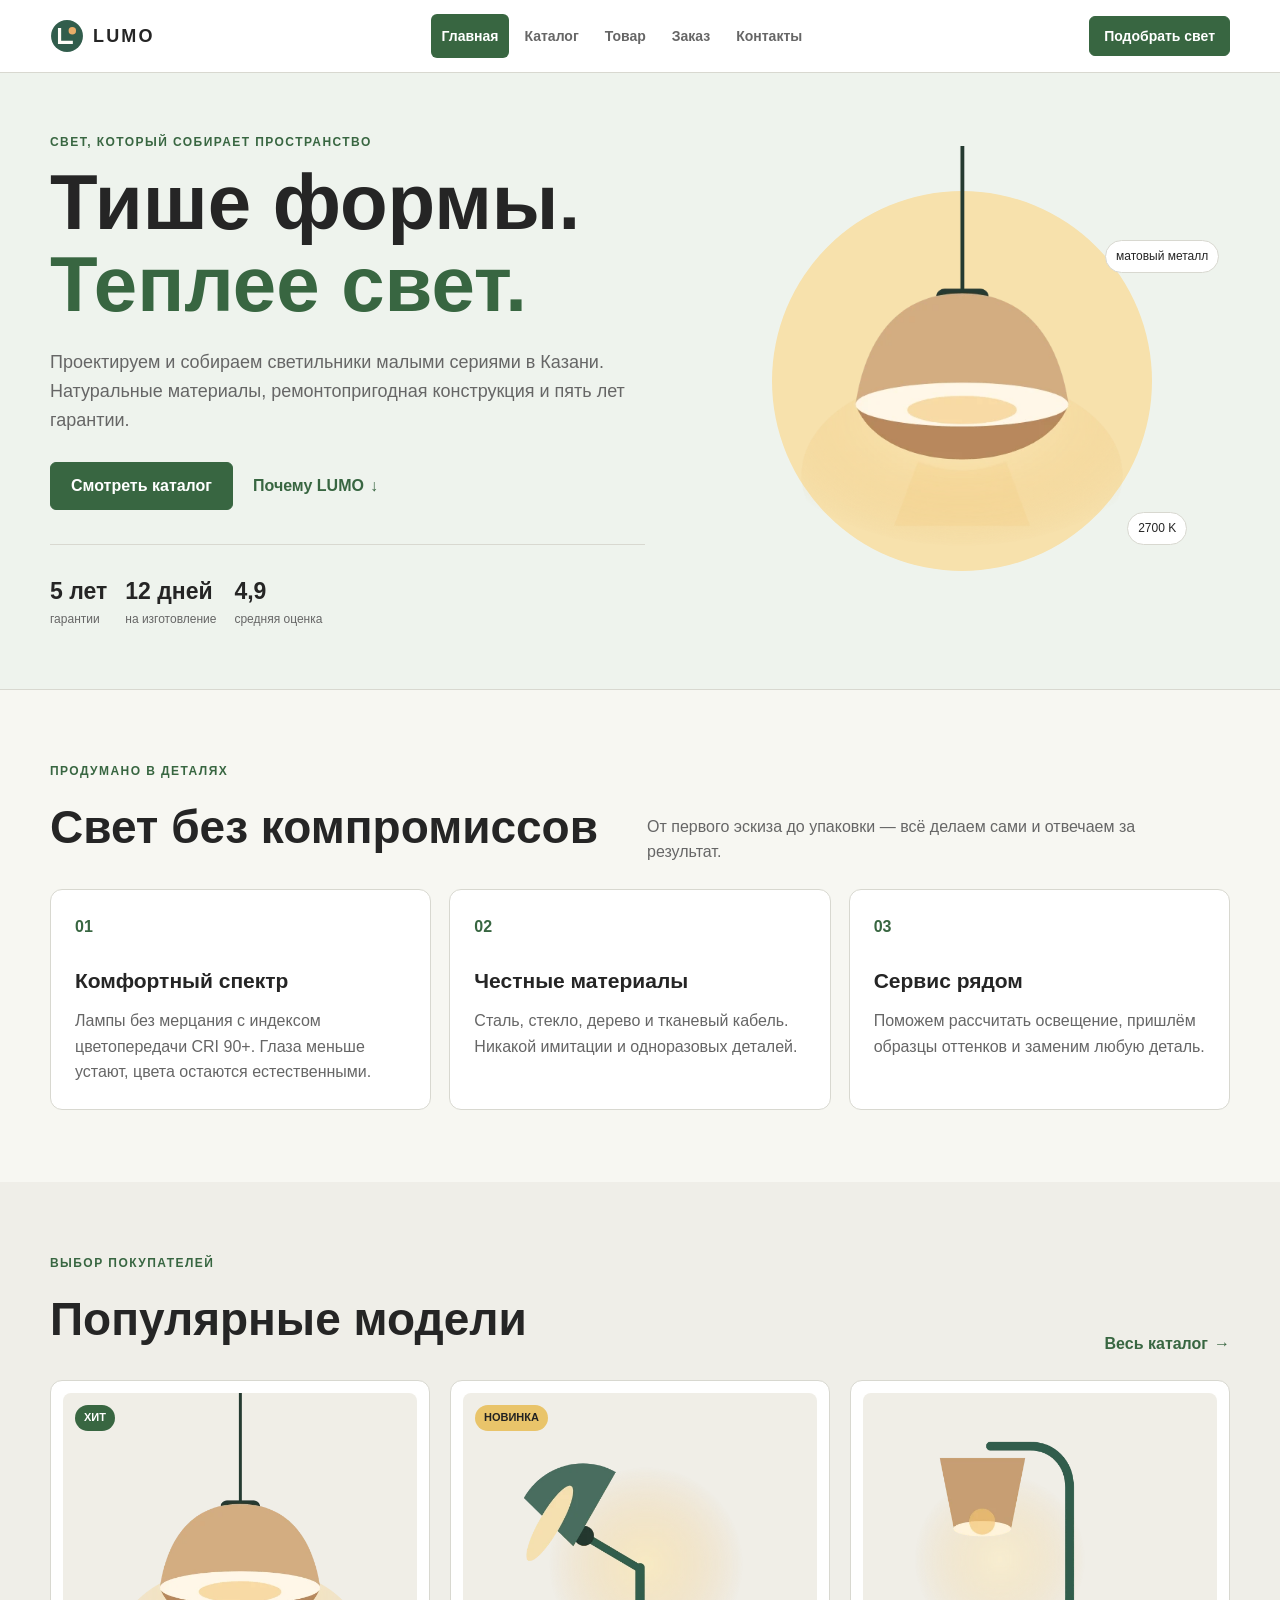
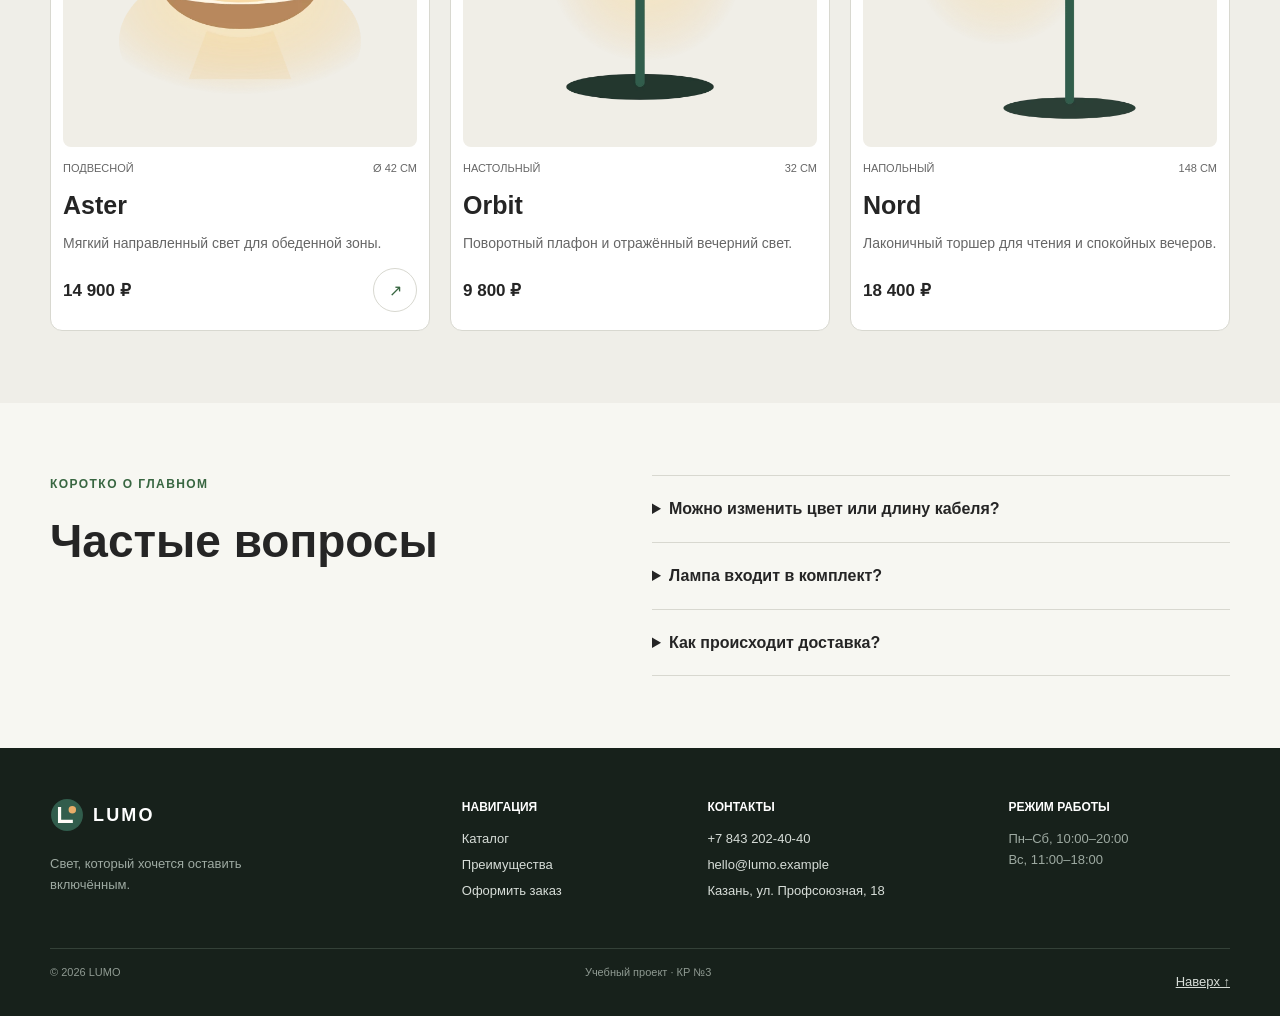
==== commit d4f07b97: "Адаптировать страницы LUMO для КР №3" ====
--- a/index.html
+++ b/index.html
@@ -6,16 +6,14 @@
   <meta name="description" content="LUMO — дизайнерские светильники для дома: каталог, преимущества мастерской и популярные модели.">
   <title>LUMO — дизайнерский свет для дома</title>
   <link rel="stylesheet" href="css/style.css">
+  <link rel="stylesheet" href="css/responsive.css">
 </head>
 <body id="top">
   <a class="skip-link" href="#main-content">Перейти к содержанию</a>
   <header class="site-header">
     <div class="site-header__inner container">
-      <a class="logo" href="index.html" aria-label="LUMO — на главную">
-        <img class="logo__mark" src="images/logo.svg" alt="" width="38" height="38">
-        <span class="logo__text">LUMO</span>
-      </a>
-      <nav class="site-nav" aria-label="Основная навигация">
+      <a class="logo" href="index.html" aria-label="LUMO — на главную"> <img class="logo__mark" src="images/logo.svg" alt="" width="38" height="38"> <span class="logo__text">LUMO</span> </a>
+      <nav class="site-nav site-nav--desktop" aria-label="Основная навигация">
         <ul class="site-nav__list">
           <li><a class="site-nav__link site-nav__link--active" href="index.html" aria-current="page">Главная</a></li>
           <li><a class="site-nav__link" href="catalog.html">Каталог</a></li>
@@ -24,11 +22,23 @@
           <li><a class="site-nav__link" href="contacts.html">Контакты</a></li>
         </ul>
       </nav>
-      <a class="button button--small" href="#consultation-dialog">Подобрать свет</a>
+      <button class="button button--small" type="button" commandfor="consultation-dialog" command="show-modal">Подобрать свет</button>
+      <details class="mobile-menu">
+        <summary>Меню</summary>
+        <nav class="site-nav" aria-label="Основная навигация">
+          <ul class="site-nav__list">
+            <li><a class="site-nav__link site-nav__link--active" href="index.html" aria-current="page">Главная</a></li>
+            <li><a class="site-nav__link" href="catalog.html">Каталог</a></li>
+            <li><a class="site-nav__link" href="product.html">Товар</a></li>
+            <li><a class="site-nav__link" href="order.html">Заказ</a></li>
+            <li><a class="site-nav__link" href="contacts.html">Контакты</a></li>
+          </ul>
+        </nav>
+      </details>
     </div>
   </header>
 
-  <main id="main-content">
+  <main id="main-content" tabindex="-1">
     <section class="hero">
       <div class="hero__inner container">
         <div class="hero__content">
@@ -45,9 +55,12 @@
             <div><dt>4,9</dt><dd>средняя оценка</dd></div>
           </dl>
         </div>
-        <div class="hero__visual" aria-label="Подвесной светильник Aster в интерьере">
+        <div class="hero__visual">
           <div class="hero__glow"></div>
-          <img class="hero__lamp" src="images/lamp-aster.svg" alt="Подвесной светильник Aster песочного цвета" width="560" height="560">
+          <img class="hero__lamp" src="images/lamp-aster.svg"
+               srcset="images/lamp-aster-320.webp 320w, images/lamp-aster-640.webp 640w, images/lamp-aster-960.webp 960w"
+               sizes="(min-width: 1220px) 470px, (min-width: 1024px) 41vw, (min-width: 768px) 43vw, min(100vw - 24px, 340px)"
+               alt="Подвесной светильник Aster песочного цвета" width="600" height="600">
           <span class="hero__note hero__note--material">матовый металл</span>
           <span class="hero__note hero__note--light">2700 K</span>
         </div>
@@ -90,7 +103,10 @@
           <article class="product-card product-card--hit">
             <span class="product-card__badge">Хит</span>
             <a class="product-card__image-link" href="product.html">
-              <img class="product-card__image" src="images/lamp-aster.svg" alt="Подвесной светильник Aster" width="420" height="360">
+              <img class="product-card__image" src="images/lamp-aster.svg"
+                   srcset="images/lamp-aster-320.webp 320w, images/lamp-aster-640.webp 640w"
+                   sizes="(min-width: 1220px) 354px, (min-width: 1024px) calc((100vw - 80px) / 3 - 26px), (min-width: 640px) calc((100vw - 90px) / 2), calc(100vw - 50px)"
+                   alt="Подвесной светильник Aster" width="600" height="600" loading="lazy">
             </a>
             <div class="product-card__meta"><span>Подвесной</span><span>Ø 42 см</span></div>
             <h3 class="product-card__title"><a href="product.html">Aster</a></h3>
@@ -99,22 +115,28 @@
           </article>
           <article class="product-card product-card--new">
             <span class="product-card__badge">Новинка</span>
-            <a class="product-card__image-link" href="product.html">
-              <img class="product-card__image" src="images/lamp-orbit.svg" alt="Настольный светильник Orbit" width="420" height="360">
-            </a>
+            <div class="product-card__image-link">
+              <img class="product-card__image" src="images/lamp-orbit.svg"
+                   srcset="images/lamp-orbit-320.webp 320w, images/lamp-orbit-640.webp 640w"
+                   sizes="(min-width: 1220px) 354px, (min-width: 1024px) calc((100vw - 80px) / 3 - 26px), (min-width: 640px) calc((100vw - 90px) / 2), calc(100vw - 50px)"
+                   alt="Настольный светильник Orbit" width="600" height="600" loading="lazy">
+            </div>
             <div class="product-card__meta"><span>Настольный</span><span>32 см</span></div>
-            <h3 class="product-card__title"><a href="product.html">Orbit</a></h3>
+            <h3 class="product-card__title">Orbit</h3>
             <p class="product-card__description">Поворотный плафон и отражённый вечерний свет.</p>
-            <div class="product-card__footer"><strong class="product-card__price">9 800 ₽</strong><a class="icon-button" href="product.html" aria-label="Подробнее о светильнике Orbit">↗</a></div>
+            <div class="product-card__footer"><strong class="product-card__price">9 800 ₽</strong></div>
           </article>
           <article class="product-card">
-            <a class="product-card__image-link" href="product.html">
-              <img class="product-card__image" src="images/lamp-nord.svg" alt="Напольный светильник Nord" width="420" height="360">
-            </a>
+            <div class="product-card__image-link">
+              <img class="product-card__image" src="images/lamp-nord.svg"
+                   srcset="images/lamp-nord-320.webp 320w, images/lamp-nord-640.webp 640w"
+                   sizes="(min-width: 1220px) 354px, (min-width: 1024px) calc((100vw - 80px) / 3 - 26px), (min-width: 640px) calc((100vw - 90px) / 2), calc(100vw - 50px)"
+                   alt="Напольный светильник Nord" width="600" height="600" loading="lazy">
+            </div>
             <div class="product-card__meta"><span>Напольный</span><span>148 см</span></div>
-            <h3 class="product-card__title"><a href="product.html">Nord</a></h3>
+            <h3 class="product-card__title">Nord</h3>
             <p class="product-card__description">Лаконичный торшер для чтения и спокойных вечеров.</p>
-            <div class="product-card__footer"><strong class="product-card__price">18 400 ₽</strong><a class="icon-button" href="product.html" aria-label="Подробнее о светильнике Nord">↗</a></div>
+            <div class="product-card__footer"><strong class="product-card__price">18 400 ₽</strong></div>
           </article>
         </div>
       </div>
@@ -139,23 +161,23 @@
       <div><h2 class="site-footer__title">Контакты</h2><address class="site-footer__links"><a href="tel:+78432024040">+7 843 202-40-40</a><a href="mailto:hello@lumo.example">hello@lumo.example</a><span>Казань, ул. Профсоюзная, 18</span></address></div>
       <div><h2 class="site-footer__title">Режим работы</h2><p>Пн–Сб, 10:00–20:00<br>Вс, 11:00–18:00</p></div>
     </div>
-    <div class="site-footer__bottom container"><span>© 2026 LUMO</span><span>Учебный проект · КР №1</span></div>
+    <div class="site-footer__bottom container"><span>© 2026 LUMO</span><span>Учебный проект · КР №3</span>
+      <a class="back-to-top" href="#top">Наверх ↑</a>
+    </div>
   </footer>
-
-  <a class="back-to-top" href="#top" aria-label="Вернуться наверх">↑</a>
-  <section class="modal" id="consultation-dialog" role="dialog" aria-modal="true" aria-labelledby="dialog-title">
+  <dialog class="modal" id="consultation-dialog" aria-labelledby="dialog-title">
     <div class="modal__content">
-      <a class="modal__close" href="#" aria-label="Закрыть окно">×</a>
+      <button class="modal__close" type="button" commandfor="consultation-dialog" command="close" aria-label="Закрыть окно">×</button>
       <p class="eyebrow">Бесплатная консультация</p>
       <h2 class="modal__title" id="dialog-title">Подберём свет под вашу задачу</h2>
-      <p class="modal__text">Заполните небольшую форму, и мы свяжемся с вами.</p>
-      <form class="mini-form" action="#" method="get">
-        <label class="form-field" for="modal-name"><span>Ваше имя</span><input id="modal-name" type="text" name="name" autocomplete="name" required></label>
+      <p class="modal__text">Учебная форма. Данные остаются в браузере.</p>
+      <form class="mini-form" method="dialog">
+        <label class="form-field" for="modal-name"><span>Ваше имя</span><input id="modal-name" type="text" autofocus name="name" autocomplete="name" required></label>
         <label class="form-field" for="modal-phone"><span>Телефон</span><input id="modal-phone" type="tel" name="phone" autocomplete="tel" placeholder="+7 999 000-00-00" required></label>
         <label class="checkbox" for="modal-consent"><input id="modal-consent" type="checkbox" name="consent" required><span>Согласен на обработку персональных данных</span></label>
         <button class="button button--full" type="submit">Отправить</button>
       </form>
     </div>
-  </section>
+  </dialog>
 </body>
 </html>
--- a/css/style.css
+++ b/css/style.css
@@ -19,13 +19,19 @@
 * { box-sizing: border-box; }
 html { scroll-behavior: smooth; }
 body {
+  display: flex;
+  flex-direction: column;
+  min-height: 100vh;
   margin: 0;
   color: var(--color-text);
   background: var(--color-bg);
   font-family: Arial, Helvetica, sans-serif;
   line-height: 1.6;
 }
-img { display: block; max-width: 100%; }
+body > main { flex: 1 0 auto; min-width: 0; }
+body > .site-header, body > .site-footer { flex-shrink: 0; }
+img, video { max-width: 100%; height: auto; }
+img { display: block; }
 a { color: inherit; }
 button, input, select, textarea { font: inherit; }
 button, select { cursor: pointer; }
@@ -50,42 +56,49 @@
   text-decoration: none;
 }
 .button:hover { background: var(--color-primary-dark); }
-.button:focus-visible, a:focus-visible, input:focus-visible, select:focus-visible, textarea:focus-visible, summary:focus-visible { outline: 3px solid var(--color-accent); outline-offset: 2px; }
+:focus-visible {
+  outline: 3px solid var(--color-primary-dark);
+  outline-offset: 3px;
+}
+.section--dark :focus-visible, .site-footer :focus-visible {
+  outline-color: var(--color-accent);
+}
 .button:disabled, .button--disabled { opacity: 0.6; cursor: not-allowed; }
 .button--small { min-height: 38px; padding: 8px 14px; font-size: 14px; }
 .button--secondary { color: var(--color-primary); background: transparent; }
 .button--secondary:hover { color: #fff; }
 .button--light { color: var(--color-primary); background: #fff; border-color: #fff; }
+.button--light:hover { color: #fff; }
 .button--full { width: 100%; }
 .text-link { display: inline-flex; gap: 6px; color: var(--color-primary); font-weight: 700; text-decoration: none; }
 .text-link:hover { text-decoration: underline; }
 .text-link--button { padding: 0; border: 0; background: transparent; }
-.icon-button { display: grid; width: 40px; height: 40px; place-items: center; border: 1px solid var(--color-border); border-radius: 50%; color: var(--color-primary); text-decoration: none; }
+.icon-button { display: grid; width: 44px; height: 44px; place-items: center; border: 1px solid var(--color-border); border-radius: 50%; color: var(--color-primary); text-decoration: none; }
 .icon-button:hover { color: #fff; background: var(--color-primary); }
 .eyebrow { margin-bottom: 10px; color: var(--color-primary); font-size: 12px; font-weight: 700; letter-spacing: 0.12em; text-transform: uppercase; }
 
-.site-header { position: sticky; top: 0; z-index: 50; border-bottom: 1px solid var(--color-border); background: var(--color-white); }
+.site-header { z-index: 50; border-bottom: 1px solid var(--color-border); background: var(--color-white); }
 .site-header__inner { display: flex; min-height: 72px; align-items: center; justify-content: space-between; gap: 20px; }
 .logo { display: inline-flex; align-items: center; gap: 9px; font-size: 18px; font-weight: 800; letter-spacing: 0.12em; text-decoration: none; }
 .logo__mark { width: 34px; height: 34px; }
 .site-nav__list { display: flex; gap: 4px; padding: 0; margin: 0; list-style: none; }
-.site-nav__link { display: block; padding: 8px 11px; border-radius: var(--radius-sm); color: var(--color-muted); font-size: 14px; font-weight: 600; text-decoration: none; }
+.site-nav__link { display: flex; min-height: 44px; align-items: center; padding: 8px 11px; border-radius: var(--radius-sm); color: var(--color-muted); font-size: 14px; font-weight: 600; text-decoration: none; }
 .site-nav__link:hover { color: var(--color-primary); background: #eef3ed; }
 .site-nav__link--active { color: #fff; background: var(--color-primary); }
 .site-nav__link--active:hover { color: #fff; background: var(--color-primary-dark); }
 
 .hero { border-bottom: 1px solid var(--color-border); background: #eef3ed; }
-.hero__inner { display: grid; min-height: 610px; grid-template-columns: 1fr 0.85fr; align-items: center; gap: 50px; padding-block: 60px; }
-.hero__title { margin-bottom: 22px; font-size: clamp(48px, 6vw, 78px); line-height: 1.05; }
+.hero__inner { display: grid; min-height: 610px; align-items: center; gap: 50px; padding-block: 60px; }
+.hero__title { margin-bottom: 22px; font-size: clamp(40px, 7vw, 78px); line-height: 1.05; }
 .hero__title span { color: var(--color-primary); }
 .hero__text { max-width: 630px; margin-bottom: 28px; color: var(--color-muted); font-size: 18px; }
 .hero__actions { display: flex; align-items: center; gap: 24px; }
-.hero__facts { display: flex; gap: 35px; padding-top: 28px; margin-top: 34px; border-top: 1px solid var(--color-border); }
+.hero__facts { display: flex; flex-wrap: wrap; gap: 16px 28px; padding-top: 28px; margin-top: 34px; border-top: 1px solid var(--color-border); }
 .hero__facts div { display: grid; }
 .hero__facts dt { font-size: 23px; font-weight: 700; }
 .hero__facts dd { margin: 0; color: var(--color-muted); font-size: 12px; }
-.hero__visual { position: relative; display: grid; min-height: 450px; place-items: center; }
-.hero__glow { position: absolute; width: 380px; height: 380px; border-radius: 50%; background: #f7e1ac; }
+.hero__visual { position: relative; display: grid; place-items: center; }
+.hero__glow { position: absolute; width: min(82%, 380px); aspect-ratio: 1; border-radius: 50%; background: #f7e1ac; }
 .hero__lamp { position: relative; z-index: 1; width: 470px; }
 .hero__note { position: absolute; z-index: 2; padding: 6px 10px; border: 1px solid var(--color-border); border-radius: 20px; background: #fff; font-size: 12px; }
 .hero__note--material { top: 20%; right: 2%; }
@@ -95,34 +108,33 @@
 .section--tint { background: #efeee8; }
 .section--dark { color: #fff; background: #24352b; }
 .section--dark .eyebrow { color: #cde0cf; }
-.section-heading { display: grid; grid-template-columns: 1fr 1fr; align-items: end; gap: 30px; margin-bottom: 34px; }
+.section-heading { display: grid; align-items: end; gap: 30px; margin-bottom: 34px; }
 .section-heading--inline { display: flex; justify-content: space-between; }
 .section-heading__title { margin-bottom: 0; font-size: clamp(32px, 4vw, 46px); }
 .section-heading__text { max-width: 500px; margin: 0; color: var(--color-muted); }
-.benefits { display: grid; grid-template-columns: repeat(3, 1fr); gap: 18px; }
+.benefits { display: grid; gap: 18px; }
 .benefit { padding: 24px; border: 1px solid var(--color-border); border-radius: var(--radius-md); background: var(--color-white); }
 .benefit__number { display: inline-block; margin-bottom: 25px; color: var(--color-primary); font-weight: 700; }
 .benefit__title { margin-bottom: 10px; font-size: 21px; }
 .benefit p { margin: 0; color: var(--color-muted); }
 
-.product-grid { display: grid; grid-template-columns: repeat(3, minmax(0, 1fr)); gap: 20px; }
-.product-grid--catalog { grid-template-columns: repeat(2, minmax(0, 1fr)); }
-.product-card { position: relative; padding: 12px 12px 18px; border: 1px solid var(--color-border); border-radius: var(--radius-md); background: var(--color-white); }
+.product-grid { display: grid; gap: 20px; }
+.product-card { position: relative; display: flex; flex-direction: column; padding: 12px 12px 18px; border: 1px solid var(--color-border); border-radius: var(--radius-md); background: var(--color-white); }
 .product-card:hover { box-shadow: 0 6px 18px rgba(0, 0, 0, 0.08); }
 .product-card__badge { position: absolute; top: 24px; left: 24px; z-index: 2; padding: 4px 9px; border-radius: 20px; color: #fff; background: var(--color-primary); font-size: 11px; font-weight: 700; text-transform: uppercase; }
 .product-card--new .product-card__badge { color: #222; background: var(--color-accent); }
 .product-card--sale .product-card__badge { background: var(--color-danger); }
-.product-card__image-link { display: grid; min-height: 270px; place-items: center; overflow: hidden; border-radius: 8px; background: #f0eee7; }
-.product-card__image { width: 100%; height: 260px; object-fit: contain; }
-.product-card__meta { display: flex; justify-content: space-between; padding-top: 13px; color: var(--color-muted); font-size: 11px; text-transform: uppercase; }
+.product-card__image-link { display: grid; place-items: center; overflow: hidden; border-radius: 8px; background: #f0eee7; }
+.product-card__image { width: 100%; aspect-ratio: 1; object-fit: contain; }
+.product-card__meta { display: flex; flex-wrap: wrap; gap: 4px 12px; justify-content: space-between; padding-top: 13px; color: var(--color-muted); font-size: 11px; text-transform: uppercase; }
 .product-card__title { margin: 7px 0; font-size: 25px; }
 .product-card__title a { text-decoration: none; }
-.product-card__description { min-height: 48px; margin-bottom: 14px; color: var(--color-muted); font-size: 14px; }
-.product-card__footer { display: flex; align-items: center; justify-content: space-between; gap: 10px; }
+.product-card__description { margin-bottom: 14px; color: var(--color-muted); font-size: 14px; }
+.product-card__footer { display: flex; min-height: 44px; margin-top: auto; align-items: center; justify-content: space-between; gap: 10px; }
 .product-card__price { font-size: 17px; }
 .product-card__price del { color: var(--color-muted); font-size: 12px; font-weight: 400; }
 
-.faq-layout { display: grid; grid-template-columns: 0.7fr 1.3fr; gap: 50px; }
+.faq-layout { display: grid; gap: 50px; }
 .faq-list { border-top: 1px solid var(--color-border); }
 .faq-item { border-bottom: 1px solid var(--color-border); }
 .faq-item summary { padding: 20px 0; font-weight: 700; cursor: pointer; }
@@ -130,7 +142,7 @@
 
 .page-hero { padding-block: 48px 56px; border-bottom: 1px solid var(--color-border); }
 .page-hero--compact { padding-bottom: 40px; }
-.page-hero h1 { margin-bottom: 16px; font-size: clamp(50px, 7vw, 76px); }
+.page-hero h1 { margin-bottom: 16px; font-size: clamp(36px, 6vw, 76px); line-height: 1.1; overflow-wrap: anywhere; }
 .page-hero__lead { max-width: 720px; margin: 0; color: var(--color-muted); font-size: 18px; }
 .breadcrumbs { margin-bottom: 30px; }
 .breadcrumbs--page { margin: 26px 0; }
@@ -138,28 +150,25 @@
 .breadcrumbs li + li::before { margin-right: 6px; content: "/"; }
 
 .section--catalog { padding-top: 45px; }
-.catalog-layout { display: grid; grid-template-columns: 240px 1fr; align-items: start; gap: 34px; }
-.filter { position: sticky; top: 92px; padding: 20px; border: 1px solid var(--color-border); border-radius: var(--radius-md); background: #fff; }
-.filter__header { display: flex; align-items: baseline; justify-content: space-between; gap: 6px; padding-bottom: 14px; border-bottom: 1px solid var(--color-border); }
-.filter__header h2 { margin: 0; font-size: 21px; }
-.filter__header span { color: var(--color-muted); font-size: 9px; text-transform: uppercase; }
-.filter__group { padding: 17px 0; margin: 0; border: 0; border-bottom: 1px solid var(--color-border); }
+.catalog-layout { display: grid; align-items: start; gap: 34px; }
+.filter { padding: 16px; border: 1px solid var(--color-border); border-radius: var(--radius-md); background: #fff; }
+.filter__header { min-height: 44px; padding-block: 6px; font-size: 20px; font-weight: 700; cursor: pointer; }
+.filter__hint { margin: 0 0 10px; color: var(--color-muted); font-size: 13px; }
+.filter form { display: grid; gap: 12px; }
+.filter__group { min-inline-size: 0; padding: 0; margin: 0; border: 0; }
 .filter__group legend { margin-bottom: 9px; font-weight: 700; }
-.filter__group .checkbox { padding-block: 4px; }
+.filter__group .checkbox { min-height: 44px; align-items: center; padding-block: 6px; }
 .filter__group small { margin-left: auto; color: var(--color-muted); }
-.filter__prices { display: grid; grid-template-columns: 1fr 1fr; gap: 6px; }
-.filter__prices input { width: 100%; padding: 8px; border: 1px solid var(--color-border); border-radius: var(--radius-sm); }
-.filter form > .button { margin-top: 18px; }
-.catalog-toolbar { display: flex; align-items: center; justify-content: space-between; gap: 15px; margin-bottom: 20px; }
-.catalog-toolbar p { margin: 0; color: var(--color-muted); }
-.select-field { display: flex; align-items: center; gap: 8px; color: var(--color-muted); font-size: 13px; }
-.select-field select { padding: 8px; border: 1px solid var(--color-border); border-radius: var(--radius-sm); background: #fff; }
-
-.product-detail { display: grid; grid-template-columns: 1fr 0.9fr; align-items: center; gap: 50px; padding-bottom: 70px; }
-.product-gallery { position: relative; display: grid; min-height: 530px; place-items: center; padding: 24px; border-radius: var(--radius-md); background: #efeee8; }
-.product-gallery__image { width: min(100%, 580px); max-height: 500px; object-fit: contain; }
+.filter__prices { display: grid; grid-template-columns: repeat(2, minmax(0, 1fr)); gap: 8px; }
+.filter__prices input { padding: 8px; }
+.filter form > .button { justify-self: start; }
+.catalog-count { margin-bottom: 16px; color: var(--color-muted); }
+
+.product-detail { display: grid; align-items: center; gap: 50px; padding-bottom: 70px; }
+.product-gallery { position: relative; display: grid; place-items: center; padding: 24px; border-radius: var(--radius-md); background: #efeee8; }
+.product-gallery__image { width: min(100%, 580px); object-fit: contain; }
 .product-gallery__badge { position: absolute; top: 20px; left: 20px; padding: 5px 10px; border-radius: 20px; color: #fff; background: var(--color-primary); font-size: 11px; font-weight: 700; text-transform: uppercase; }
-.product-gallery__notes { position: absolute; right: 16px; bottom: 16px; left: 16px; display: flex; justify-content: center; gap: 6px; padding: 0; margin: 0; list-style: none; }
+.product-gallery__notes { display: flex; flex-wrap: wrap; justify-content: center; gap: 6px; padding: 0; margin: 0; list-style: none; }
 .product-gallery__notes li { padding: 5px 8px; border: 1px solid var(--color-border); border-radius: 20px; background: #fff; font-size: 11px; }
 .product-info__title { margin-bottom: 14px; font-size: clamp(56px, 6vw, 80px); }
 .product-info__lead { color: var(--color-muted); font-size: 17px; }
@@ -167,62 +176,63 @@
 .rating span { color: #d68b28; letter-spacing: 0.08em; }
 .product-info__choice { padding-block: 18px; border-block: 1px solid var(--color-border); }
 .product-info__label { display: block; margin-bottom: 10px; font-size: 13px; font-weight: 700; }
-.swatches { display: flex; gap: 9px; }
-.swatch { width: 32px; height: 32px; border: 4px solid var(--color-bg); border-radius: 50%; box-shadow: 0 0 0 1px var(--color-border); }
+.swatches { display: flex; flex-wrap: wrap; gap: 9px; padding: 0; margin: 0; list-style: none; }
+.swatch { display: block; width: 32px; height: 32px; border: 4px solid var(--color-bg); border-radius: 50%; box-shadow: 0 0 0 1px var(--color-border); }
 .swatch--active { box-shadow: 0 0 0 2px var(--color-primary); }
 .swatch--sand { background: #d2ad83; }.swatch--black { background: #292b29; }.swatch--green { background: #5c6955; }.swatch--white { background: #eeeae0; }
 .product-info__buy { display: flex; align-items: center; justify-content: space-between; gap: 20px; padding-block: 22px; }
 .product-info__buy > div { display: grid; }
 .product-info__price { font-size: 26px; }
 .product-info__availability { color: var(--color-primary); font-size: 12px; font-weight: 700; }
-.product-info__delivery { display: grid; grid-template-columns: 1fr 1fr; gap: 10px; padding: 0; margin: 0; list-style: none; }
+.product-info__delivery { display: grid; gap: 10px; padding: 0; margin: 0; list-style: none; }
 .product-info__delivery li { display: flex; gap: 8px; padding: 11px; border: 1px solid var(--color-border); border-radius: var(--radius-sm); }
 .product-info__delivery div { display: grid; }
 .product-info__delivery strong { font-size: 12px; }.product-info__delivery small { color: var(--color-muted); font-size: 10px; }
-.product-description { display: grid; grid-template-columns: 0.8fr 1.2fr 0.8fr; gap: 38px; }
+.product-description { display: grid; gap: 38px; }
 .product-description > div:nth-child(2) { color: var(--color-muted); }
 .product-description__aside { align-self: start; padding: 18px; border-left: 3px solid var(--color-accent); background: #fff9e8; }
 .product-description__aside p { margin: 6px 0 0; color: var(--color-muted); font-size: 14px; }
-.specs-layout { display: grid; grid-template-columns: 0.7fr 1.3fr; gap: 55px; }
+.specs-layout { display: grid; gap: 55px; }
 .specs-layout > div:first-child > p:last-child { color: var(--color-muted); }
-.table-wrap { overflow-x: auto; }
+.table-wrap { min-width: 0; overflow-x: auto; }
 .specs-table { width: 100%; border-collapse: collapse; background: #fff; }
 .specs-table caption { padding-bottom: 10px; color: var(--color-muted); font-size: 13px; text-align: left; }
 .specs-table th, .specs-table td { padding: 13px 15px; border: 1px solid var(--color-border); text-align: left; }
 .specs-table thead { color: #fff; background: var(--color-primary); }
-.reviews { display: grid; grid-template-columns: 1fr 1fr; gap: 18px; }
+.reviews { display: grid; gap: 18px; }
 .review { padding: 22px; border: 1px solid var(--color-border); border-radius: var(--radius-md); background: #fff; }
 .review__header { display: flex; justify-content: space-between; gap: 15px; }
 .review__header span { color: var(--color-muted); font-size: 12px; }.review .rating { margin: 8px 0; }.review p { margin: 0; color: var(--color-muted); }
 
-.order-layout { display: grid; grid-template-columns: 1fr 330px; align-items: start; gap: 45px; }
+.order-layout { display: grid; align-items: start; gap: 45px; }
 .order-form { display: grid; gap: 30px; }
-.order-form__section { padding: 0 0 28px; margin: 0; border: 0; border-bottom: 1px solid var(--color-border); }
+.order-form__section { min-inline-size: 0; padding: 0 0 28px; margin: 0; border: 0; border-bottom: 1px solid var(--color-border); }
 .order-form__section legend { width: 100%; margin-bottom: 20px; font-size: 24px; font-weight: 700; }
 .order-form__section legend span { display: inline-grid; width: 32px; height: 32px; margin-right: 7px; place-items: center; border-radius: 50%; color: #fff; background: var(--color-primary); font-size: 11px; }
-.form-grid { display: grid; grid-template-columns: 1fr 1fr; gap: 16px; }
-.form-field { display: grid; gap: 6px; }
+.form-grid { display: grid; gap: 16px; }
+.form-field { display: grid; min-width: 0; gap: 6px; }
 .form-field > span { font-size: 12px; font-weight: 700; }
-.form-field input, .form-field select, .form-field textarea { width: 100%; min-height: 46px; padding: 10px 12px; border: 1px solid var(--color-border); border-radius: var(--radius-sm); background: #fff; }
+.form-field input, .form-field select, .form-field textarea { width: 100%; min-height: 46px; padding: 10px 12px; border: 1px solid #85877e; border-radius: var(--radius-sm); background: #fff; }
 .form-field textarea { resize: vertical; }
-.form-field input:focus, .form-field select:focus, .form-field textarea:focus { border-color: var(--color-primary); outline: 2px solid #cddfce; }
+.form-field input:focus, .form-field select:focus, .form-field textarea:focus { border-color: var(--color-primary); }
 .form-field--wide { margin-top: 16px; }
 .checkbox { display: flex; align-items: flex-start; gap: 8px; cursor: pointer; }
 .checkbox input { width: 17px; height: 17px; flex: 0 0 auto; margin-top: 3px; accent-color: var(--color-primary); }
 .checkbox span { font-size: 13px; }
 .checkbox--consent { margin-top: 18px; }
-.choice-cards { display: grid; grid-template-columns: repeat(3, 1fr); gap: 8px; }
+.choice-cards { display: grid; gap: 8px; }
 .choice-card { position: relative; cursor: pointer; }.choice-card input { position: absolute; opacity: 0; }
-.choice-card__body { display: grid; min-height: 82px; align-content: center; padding: 12px; border: 1px solid var(--color-border); border-radius: var(--radius-sm); background: #fff; }
-.choice-card__body small { color: var(--color-muted); }.choice-card input:checked + .choice-card__body { border: 2px solid var(--color-primary); background: #eef3ed; }
+.choice-card__body { display: grid; min-height: 72px; height: 100%; align-content: center; padding: 12px; border: 1px solid var(--color-border); border-radius: var(--radius-sm); background: #fff; }
+.choice-card__body small { color: var(--color-muted); }.choice-card input:checked + .choice-card__body { border-color: var(--color-primary); box-shadow: inset 0 0 0 1px var(--color-primary); background: #eef3ed; }
+.choice-card input:focus-visible + .choice-card__body { outline: 3px solid var(--color-primary-dark); outline-offset: 3px; }
 .order-form__actions { display: flex; align-items: center; gap: 20px; }.order-form__actions p { margin: 0; color: var(--color-muted); font-size: 12px; }
-.order-summary { position: sticky; top: 92px; padding: 22px; border: 1px solid var(--color-border); border-radius: var(--radius-md); background: #efeee8; }
+.order-summary { padding: 22px; border: 1px solid var(--color-border); border-radius: var(--radius-md); background: #efeee8; }
 .order-summary h2 { font-size: 30px; }.order-summary__product { display: flex; align-items: center; gap: 12px; padding-block: 15px; border-block: 1px solid var(--color-border); }
 .order-summary__product img { width: 90px; height: 80px; object-fit: contain; background: #fff; }.order-summary__product div { display: grid; }.order-summary__product span { color: var(--color-muted); font-size: 12px; }
 .order-summary dl div { display: flex; justify-content: space-between; padding-block: 10px; }.order-summary dd { margin: 0; font-weight: 700; }.order-summary__total { border-top: 1px solid var(--color-border); font-size: 18px; }
 .order-summary__note { padding: 10px; border-radius: var(--radius-sm); background: #fff; color: var(--color-muted); font-size: 11px; }.order-summary .text-link { font-size: 13px; }
 
-.contact-layout { display: grid; grid-template-columns: 0.8fr 1.2fr; gap: 35px; }
+.contact-layout { display: grid; gap: 35px; }
 .contact-cards { display: grid; gap: 12px; }.contact-card { position: relative; padding: 22px 22px 22px 68px; border: 1px solid var(--color-border); border-radius: var(--radius-md); background: #fff; }
 .contact-card__icon { position: absolute; top: 22px; left: 20px; display: grid; width: 34px; height: 34px; place-items: center; border-radius: 50%; color: #fff; background: var(--color-primary); }
 .contact-card h2 { margin-bottom: 7px; font-size: 20px; }.contact-card p, .contact-card address { margin-bottom: 7px; }.contact-card small { color: var(--color-muted); }.contact-card .text-link { margin-top: 6px; font-size: 13px; }
@@ -231,44 +241,45 @@
 .map__street--one { top: 45%; left: -10%; width: 120%; transform: rotate(-12deg); }.map__street--two { top: -5%; left: 58%; width: 48px; height: 115%; transform: rotate(7deg); }.map__street--two span { top: 43%; left: -45px; transform: rotate(90deg); }
 .map__park { position: absolute; right: 7%; bottom: 10%; padding: 25px; border: 1px dashed #6d8c72; border-radius: 50%; color: #55715b; }
 .map__pin { position: absolute; top: 42%; left: 44%; z-index: 3; display: grid; justify-items: center; }.map__pin span { display: grid; width: 48px; height: 48px; place-items: center; border-radius: 50%; color: #fff; background: var(--color-primary); font-weight: 800; }.map__pin strong { margin-top: 5px; padding: 2px 6px; background: #fff; font-size: 12px; }
-.feedback-layout { display: grid; grid-template-columns: 0.8fr 1.2fr; gap: 65px; }.feedback-layout h2 { margin-bottom: 18px; font-size: 48px; }.feedback-layout > div > p:not(.eyebrow) { color: #d7ded8; }.feedback-layout__facts { padding-left: 20px; color: #d7ded8; font-size: 13px; }
-.feedback-form { padding: 28px; border: 1px solid #617167; border-radius: var(--radius-md); }.feedback-form .form-field input, .feedback-form .form-field select, .feedback-form .form-field textarea { color: #fff; background: #31463a; border-color: #617167; }.feedback-form select option { color: #222; background: #fff; }.feedback-form .button { margin-top: 18px; }
+.feedback-layout { display: grid; gap: 65px; }.feedback-layout h2 { margin-bottom: 18px; font-size: 48px; }.feedback-layout > div > p:not(.eyebrow) { color: #d7ded8; }.feedback-layout__facts { padding-left: 20px; color: #d7ded8; font-size: 13px; }
+.feedback-form { padding: 28px; border: 1px solid #617167; border-radius: var(--radius-md); }.feedback-form .form-field input, .feedback-form .form-field select, .feedback-form .form-field textarea { color: #fff; background: #31463a; border-color: #93a699; }.feedback-form textarea::placeholder { color: #d7ded8; }
+.feedback-form select option { color: #222; background: #fff; }.feedback-form .button { margin-top: 18px; }
 
 .site-footer { padding-top: 50px; color: #d7ddd8; background: #17211b; }
-.site-footer__inner { display: grid; grid-template-columns: 1.4fr 0.8fr 1fr 0.8fr; gap: 35px; padding-bottom: 40px; }.logo--light { color: #fff; }.site-footer__tagline { max-width: 260px; margin-top: 14px; color: #9eaaa2; font-size: 13px; }
+.site-footer__inner { display: grid; gap: 35px; padding-bottom: 40px; }.logo--light { color: #fff; }.site-footer__tagline { max-width: 260px; margin-top: 14px; color: #9eaaa2; font-size: 13px; }
 .site-footer__title { margin-bottom: 12px; color: #fff; font-size: 12px; text-transform: uppercase; }.site-footer__links { display: grid; gap: 5px; padding: 0; margin: 0; font-size: 13px; list-style: none; }.site-footer__links a { text-decoration: none; }.site-footer__links a:hover { text-decoration: underline; }.site-footer__inner > div:last-child p { color: #9eaaa2; font-size: 13px; }
 .site-footer__bottom { display: flex; justify-content: space-between; padding-block: 15px; border-top: 1px solid #344138; color: #8f9a92; font-size: 11px; }
-.back-to-top { position: fixed; right: 20px; bottom: 20px; z-index: 40; display: grid; width: 44px; height: 44px; place-items: center; border-radius: 50%; color: #fff; background: var(--color-primary); text-decoration: none; }
-
-.modal { position: fixed; inset: 0; z-index: 200; display: none; place-items: center; padding: 20px; background: rgba(0, 0, 0, 0.65); }
-.modal:target { display: grid; }
-.modal__content { position: relative; width: min(100%, 500px); padding: 32px; border-radius: var(--radius-md); color: var(--color-text); background: #fff; }
-.modal__close { position: absolute; top: 12px; right: 12px; display: grid; width: 36px; height: 36px; place-items: center; border-radius: 50%; color: var(--color-text); background: #eee; font-size: 22px; text-decoration: none; }
-.modal__title { max-width: 390px; margin-bottom: 10px; font-size: 32px; }
+.back-to-top { align-self: center; padding: 8px 0; color: #d7ddd8; font-size: 13px; }
+
+.modal {
+  width: min(calc(100% - 32px), 500px);
+  max-height: calc(100dvh - 32px);
+  padding: 0;
+  border: 1px solid var(--color-border);
+  border-radius: var(--radius-md);
+  color: var(--color-text);
+  background: #fff;
+}
+.modal::backdrop { background: rgba(0, 0, 0, 0.65); }
+.modal__content { position: relative; padding: 24px; }
+.modal__close { position: absolute; top: 12px; right: 12px; display: grid; width: 44px; height: 44px; place-items: center; border: 0; border-radius: 50%; color: var(--color-text); background: #eee; font-size: 22px; text-decoration: none; }
+.modal__title { max-width: 390px; margin-bottom: 10px; font-size: clamp(26px, 5vw, 32px); line-height: 1.2; }
+.modal .eyebrow { padding-right: 44px; }
 .modal__text { color: var(--color-muted); }
 .mini-form { display: grid; gap: 13px; margin-top: 20px; }
 
-@media (max-width: 900px) {
-  .site-header__inner > .button { display: none; }
-  .hero__inner { grid-template-columns: 1fr; }.hero__visual { min-height: 380px; order: -1; }
-  .section-heading, .faq-layout, .specs-layout, .contact-layout, .feedback-layout { grid-template-columns: 1fr; }
-  .product-grid { grid-template-columns: repeat(2, 1fr); }
-  .benefits { grid-template-columns: 1fr; }
-  .catalog-layout { grid-template-columns: 1fr; }.filter { position: static; }
-  .product-detail { grid-template-columns: 1fr; }.product-gallery { min-height: 480px; }.product-description { grid-template-columns: 1fr 1fr; }.product-description__aside { grid-column: 1 / -1; }
-  .order-layout { grid-template-columns: 1fr; }.order-summary { position: static; order: -1; }
-  .site-footer__inner { grid-template-columns: 1fr 1fr; }
-}
-
-@media (max-width: 620px) {
-  .container { width: min(calc(100% - 24px), var(--container)); }
-  .site-header { position: static; }.site-header__inner { flex-wrap: wrap; padding-block: 12px; }.site-nav { width: 100%; overflow-x: auto; order: 3; }.site-nav__list { width: max-content; }
-  .hero__inner { min-height: auto; gap: 20px; padding-block: 36px; }.hero__visual { min-height: 330px; }.hero__lamp { width: 340px; }.hero__glow { width: 300px; height: 300px; }.hero__title { font-size: 46px; }.hero__text { font-size: 16px; }.hero__actions { align-items: flex-start; flex-direction: column; }.hero__facts { gap: 18px; }.hero__facts dt { font-size: 18px; }
-  .section { padding-block: 52px; }.section-heading, .section-heading--inline { display: grid; gap: 15px; }.section-heading__title { font-size: 34px; }
-  .product-grid, .product-grid--catalog, .reviews { grid-template-columns: 1fr; }.product-card__image-link { min-height: 240px; }.product-card__image { height: 240px; }
-  .page-hero { padding-block: 34px 44px; }.page-hero h1 { font-size: 48px; }.page-hero__lead { font-size: 16px; }.catalog-toolbar { align-items: flex-start; flex-direction: column; }
-  .product-gallery { min-height: 380px; }.product-gallery__notes { display: none; }.product-info__title { font-size: 56px; }.product-info__buy { align-items: stretch; flex-direction: column; }.product-info__delivery { grid-template-columns: 1fr; }.product-description { grid-template-columns: 1fr; }.product-description__aside { grid-column: auto; }.specs-layout { gap: 25px; }
-  .form-grid, .choice-cards { grid-template-columns: 1fr; }.order-form__actions { align-items: stretch; flex-direction: column; }.order-form__actions .button { width: 100%; }
-  .map { min-height: 360px; }.feedback-form { padding: 20px 16px; }.feedback-layout h2 { font-size: 38px; }
-  .site-footer__inner { grid-template-columns: 1fr; }.site-footer__bottom { flex-direction: column; gap: 5px; }.modal { padding: 28px 18px; }.modal__title { font-size: 28px; }
-}
+.mobile-menu summary {
+  min-height: 44px;
+  padding: 8px 12px;
+  border: 1px solid var(--color-border);
+  border-radius: var(--radius-sm);
+  color: var(--color-primary-dark);
+  font-weight: 700;
+  cursor: pointer;
+}
+.mobile-menu[open] summary { margin-bottom: 8px; background: #eef3ed; }
+.form-note, .form-result { font-size: 14px; }
+.form-note { margin-bottom: 12px; }
+.form-result { display: none; margin: 14px 0 0; }
+.form-result:target { display: block; }
+.contact-card a, .site-footer a { overflow-wrap: anywhere; }
--- a/css/responsive.css
+++ b/css/responsive.css
@@ -0,0 +1,127 @@
+/* По умолчанию блоки идут друг за другом. Колонки добавляются по мере роста экрана. */
+.container { width: min(calc(100% - 24px), var(--container)); }
+
+.site-header__inner {
+  flex-wrap: wrap;
+  gap: 10px 16px;
+  padding-block: 12px;
+}
+.site-nav--desktop { display: none; }
+.mobile-menu { flex-basis: 100%; min-width: 0; }
+.mobile-menu .site-nav__list { flex-wrap: wrap; }
+.mobile-menu .site-nav__list li { flex: 1 1 7rem; }
+.mobile-menu .site-nav__link { background: #eef3ed; }
+.mobile-menu .site-nav__link--active { background: var(--color-primary); }
+
+.hero__inner {
+  min-height: 0;
+  gap: 24px;
+  padding-block: 36px;
+}
+.hero__lamp { width: min(100%, 340px); }
+.hero__actions { flex-wrap: wrap; gap: 12px 20px; }
+.hero__text, .page-hero__lead { font-size: 16px; }
+.hero__facts { margin-bottom: 0; }
+.hero__facts dt { font-size: 19px; }
+
+.section { padding-block: 42px; }
+.section-heading { gap: 14px; margin-bottom: 24px; }
+.section-heading--inline { display: grid; justify-items: start; }
+.faq-layout, .specs-layout, .feedback-layout { gap: 24px; }
+.page-hero { padding-block: 30px 36px; }
+
+.catalog-layout { gap: 24px; }
+
+.product-detail { gap: 24px; padding-bottom: 40px; }
+.product-gallery { gap: 10px; padding: 16px; }
+.product-info__buy { flex-wrap: wrap; }
+.product-info__buy .button { width: 100%; }
+.product-description { gap: 16px; }
+
+/* Две колонки остаются читаемыми даже на телефоне: длинные значения переносятся. */
+.specs-table { table-layout: fixed; }
+.specs-table th, .specs-table td { padding: 9px 10px; overflow-wrap: anywhere; }
+.specs-table th:first-child { width: 42%; }
+.specs-table tbody th { background: #f3f5ee; }
+
+.order-layout { gap: 28px; }
+.order-form__actions { align-items: stretch; flex-direction: column; gap: 10px; }
+.checkbox--consent { min-height: 44px; padding-block: 6px; }
+.map { min-height: 300px; }
+.feedback-layout h2 { font-size: clamp(34px, 6vw, 48px); line-height: 1.15; }
+.feedback-form { padding: 18px 14px; }
+.feedback-form .button { width: 100%; }
+.site-footer__inner { gap: 24px; }
+.site-footer__bottom { flex-wrap: wrap; gap: 4px 16px; }
+
+@media (min-width: 640px) {
+  .container { width: min(calc(100% - 40px), var(--container)); }
+  .section { padding-block: 56px; }
+  .section-heading--inline { display: flex; }
+  .product-grid, .reviews, .form-grid, .site-footer__inner,
+  .product-info__delivery {
+    grid-template-columns: repeat(2, minmax(0, 1fr));
+  }
+  .choice-cards, .filter form { grid-template-columns: repeat(3, minmax(0, 1fr)); }
+  .filter form > .button { grid-column: 1 / -1; }
+  .product-info__buy .button, .feedback-form .button { width: auto; }
+  .order-form__actions { flex-direction: row; align-items: center; gap: 20px; }
+  .feedback-form { padding: 24px; }
+  .specs-table th, .specs-table td { padding: 12px 15px; }
+}
+
+@media (min-width: 768px) {
+  .hero__inner, .product-detail {
+    grid-template-columns: minmax(0, 1fr) minmax(0, 0.9fr);
+    gap: 28px;
+  }
+  .hero__lamp { width: 100%; }
+  .hero__facts { gap: 12px 18px; }
+  .benefits { grid-template-columns: repeat(3, minmax(0, 1fr)); }
+  .section-heading, .faq-layout, .contact-layout {
+    grid-template-columns: minmax(0, 1fr) minmax(0, 1fr);
+  }
+  .product-description { grid-template-columns: minmax(0, 1fr) minmax(0, 1.25fr); }
+  .product-description__aside { grid-column: 1 / -1; }
+  .map { min-height: 400px; }
+}
+
+@media (min-width: 1024px) {
+  html { scroll-padding-top: 84px; }
+  .site-header { position: sticky; top: 0; }
+  .site-header__inner { flex-wrap: nowrap; padding-block: 0; }
+  .mobile-menu { display: none; }
+  .site-nav--desktop { display: block; }
+
+  .hero__inner { min-height: 610px; gap: 50px; padding-block: 60px; }
+  .hero__lamp { width: min(100%, 470px); }
+  .hero__text, .page-hero__lead { font-size: 18px; }
+  .hero__facts dt { font-size: 23px; }
+  .section { padding-block: 72px; }
+  .section--catalog { padding-top: 45px; }
+  .page-hero { padding-block: 48px 56px; }
+  .product-grid { grid-template-columns: repeat(3, minmax(0, 1fr)); }
+  .product-grid--catalog { grid-template-columns: repeat(2, minmax(0, 1fr)); }
+  .catalog-layout { grid-template-columns: 240px minmax(0, 1fr); gap: 30px; }
+  .filter form { grid-template-columns: minmax(0, 1fr); }
+  .product-detail { gap: 44px; padding-bottom: 64px; }
+  .product-gallery { padding: 24px; }
+  .product-description {
+    grid-template-columns: minmax(0, 0.8fr) minmax(0, 1.2fr) minmax(0, 0.8fr);
+    gap: 32px;
+  }
+  .product-description__aside { grid-column: auto; }
+  .specs-layout { grid-template-columns: minmax(0, 0.7fr) minmax(0, 1.3fr); gap: 42px; }
+  .order-layout { grid-template-columns: minmax(0, 1fr) 310px; gap: 36px; }
+  .order-summary { position: sticky; top: 92px; }
+  .feedback-layout { grid-template-columns: minmax(0, 0.8fr) minmax(0, 1.2fr); gap: 50px; }
+  .site-footer__inner { grid-template-columns: 1.4fr 0.8fr 1fr 0.8fr; }
+}
+
+@media (min-width: 1024px) and (min-height: 780px) {
+  .filter { position: sticky; top: 92px; }
+}
+
+@media (prefers-reduced-motion: reduce) {
+  html { scroll-behavior: auto; }
+}
